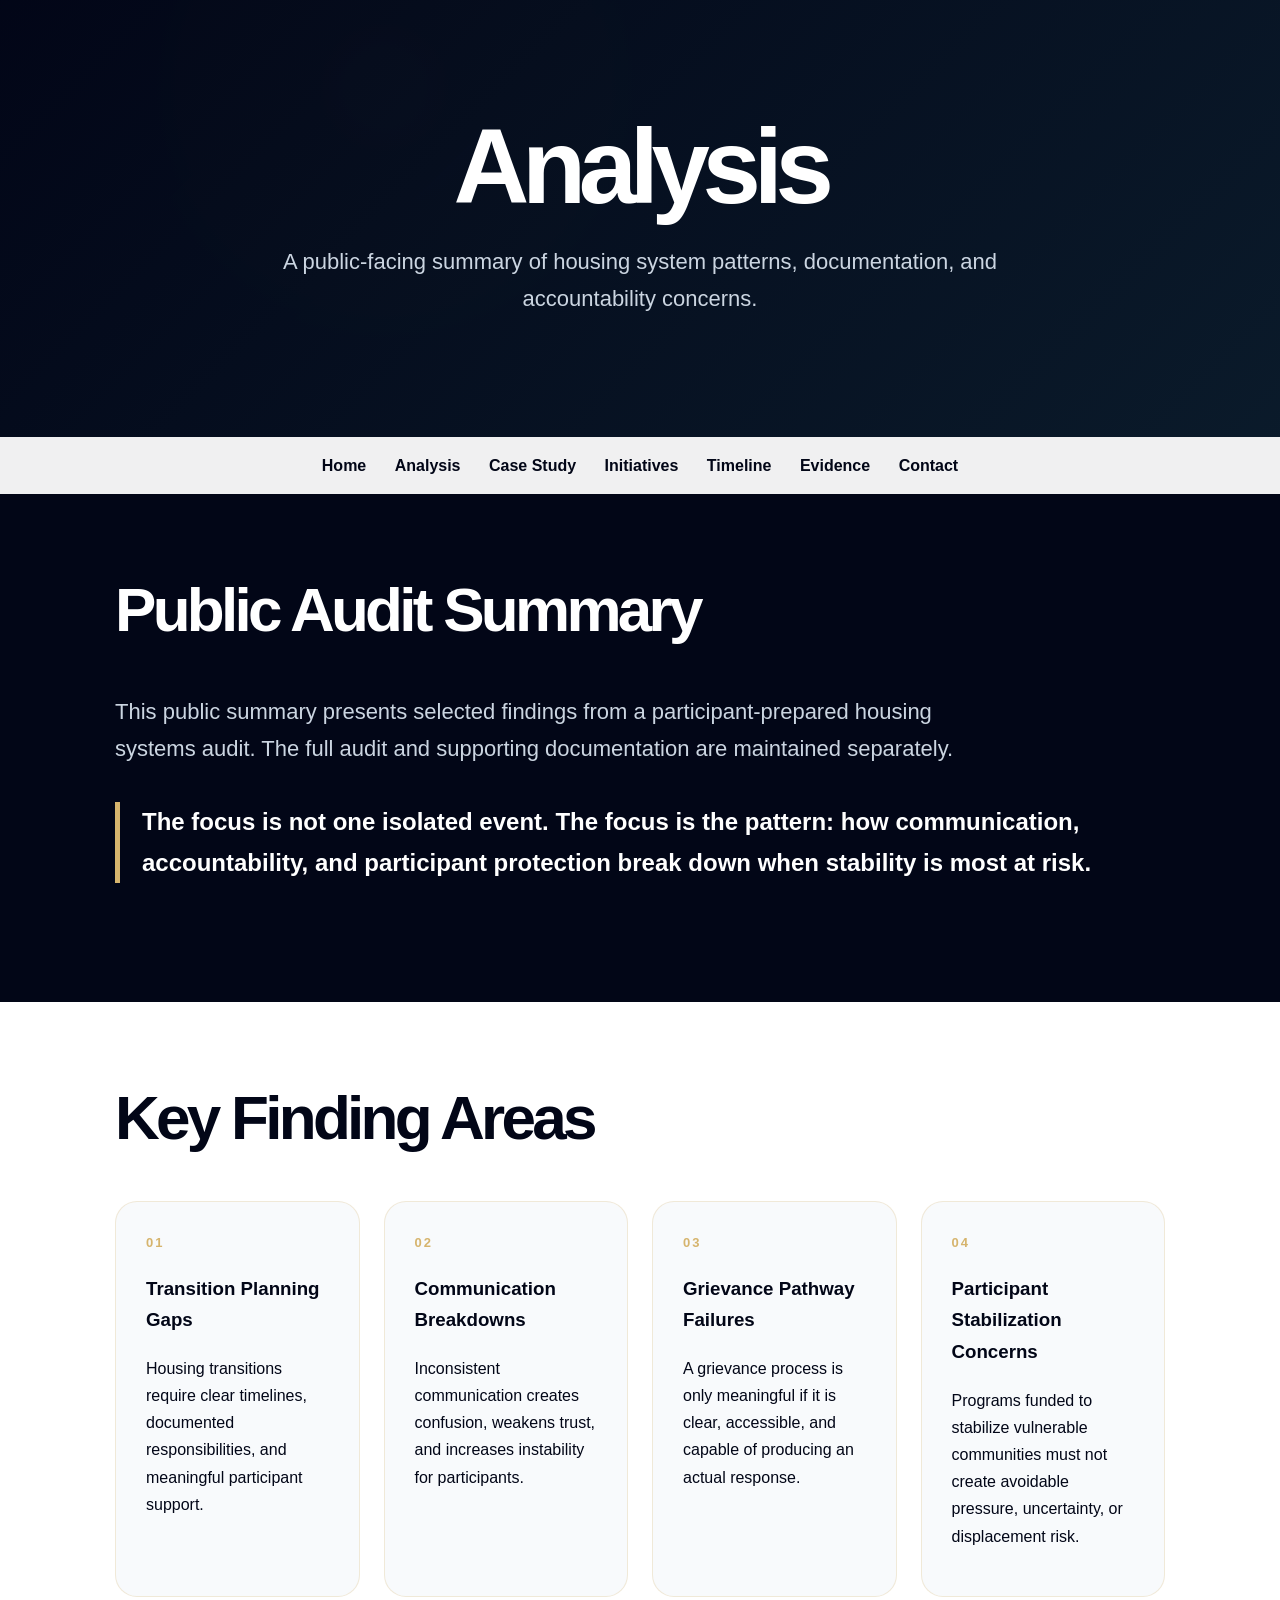
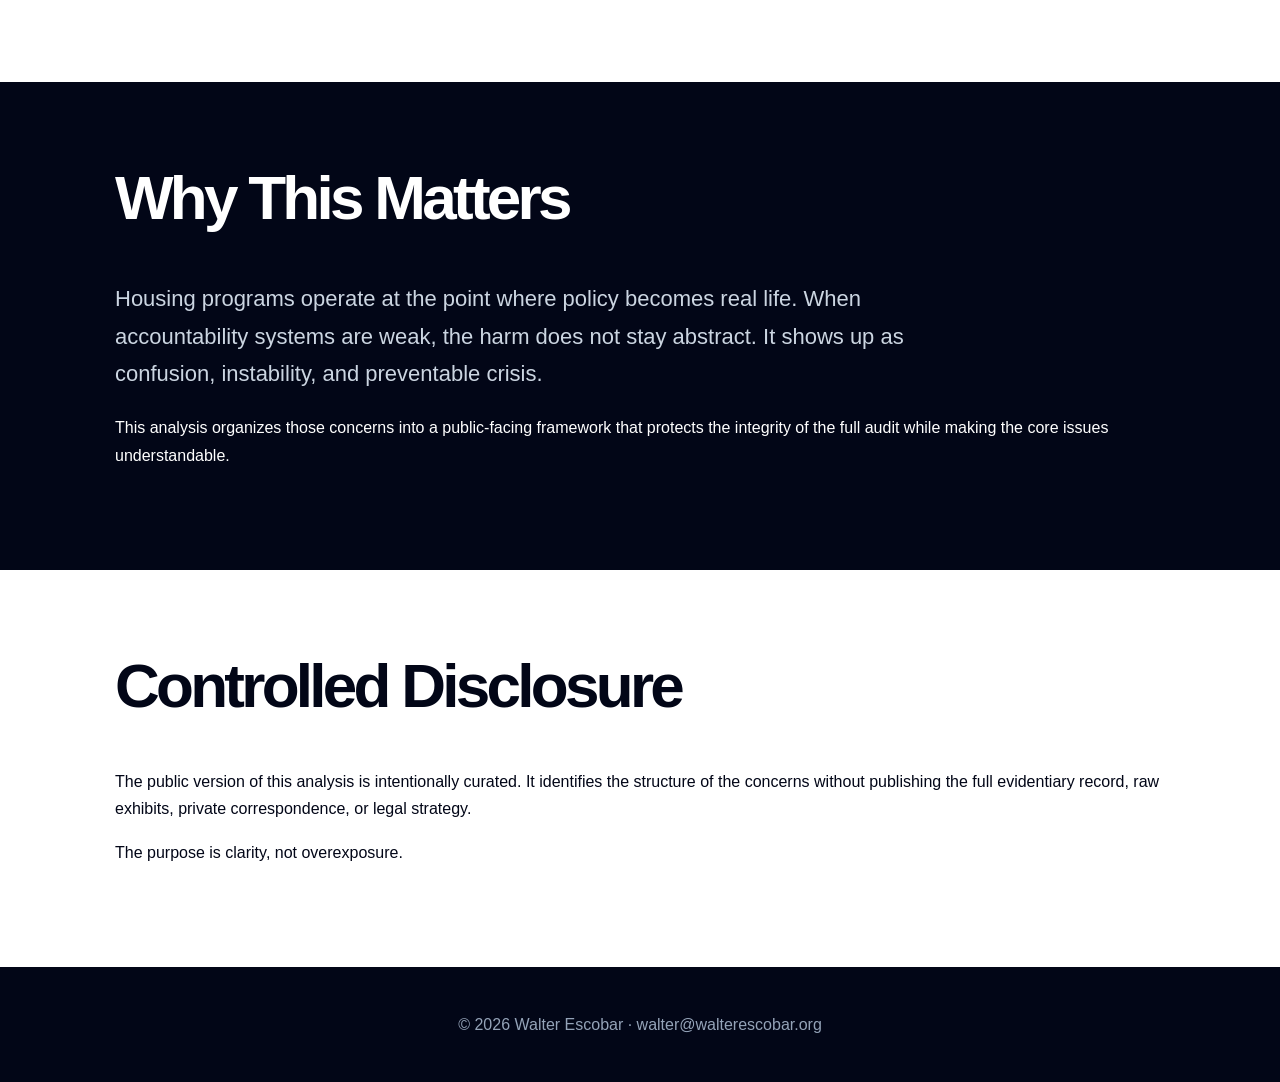
==== analysis.html @ 966e4f65 "Create analysis.html" ====
<!DOCTYPE html>
<html lang="en">
<head>
<meta charset="UTF-8">
<meta name="viewport" content="width=device-width, initial-scale=1.0">
<title>Analysis | Walter Escobar</title>

<style>
:root {
  --black:#020617;
  --navy:#0b1c2c;
  --gold:#d6b46d;
  --white:#ffffff;
  --muted:#cbd5e1;
  --soft:#f8fafc;
}

* { box-sizing:border-box; }

body {
  margin:0;
  font-family:-apple-system,BlinkMacSystemFont,"Segoe UI",Roboto,sans-serif;
  background:var(--black);
  color:white;
  line-height:1.7;
}

header {
  padding:120px 24px;
  text-align:center;
  background:
    linear-gradient(135deg,rgba(2,6,23,.97),rgba(11,28,44,.94)),
    radial-gradient(circle at 30% 20%,rgba(214,180,109,.22),transparent 30%);
}

h1 {
  font-size:clamp(54px,10vw,105px);
  letter-spacing:-.07em;
  line-height:.9;
  margin:0;
}

header p {
  color:var(--muted);
  font-size:22px;
  max-width:820px;
  margin:28px auto 0;
}

nav {
  position:sticky;
  top:0;
  z-index:50;
  background:rgba(255,255,255,.94);
  backdrop-filter:blur(14px);
  padding:15px 10px;
  text-align:center;
  overflow-x:auto;
  white-space:nowrap;
}

nav a {
  color:var(--black);
  text-decoration:none;
  font-weight:800;
  margin:0 12px;
}

nav a:hover { color:var(--gold); }

section { padding:85px 24px; }

.container {
  max-width:1050px;
  margin:auto;
}

.light {
  background:white;
  color:var(--black);
}

h2 {
  font-size:clamp(36px,6vw,62px);
  line-height:1;
  letter-spacing:-.06em;
  margin-top:0;
}

.lead {
  font-size:22px;
  color:var(--muted);
  max-width:850px;
}

.light .lead { color:#334155; }

.statement {
  font-size:24px;
  font-weight:850;
  border-left:5px solid var(--gold);
  padding-left:22px;
  margin:34px 0;
}

.grid {
  display:grid;
  grid-template-columns:repeat(auto-fit,minmax(240px,1fr));
  gap:24px;
  margin-top:42px;
}

.card {
  background:var(--soft);
  color:var(--black);
  padding:30px;
  border-radius:22px;
  border:1px solid rgba(214,180,109,.25);
  min-height:190px;
  transition:.25s;
}

.card:hover {
  transform:translateY(-8px);
  box-shadow:0 24px 50px rgba(0,0,0,.18);
}

.number {
  color:var(--gold);
  font-weight:900;
  letter-spacing:.15em;
  font-size:13px;
  margin-bottom:12px;
}

footer {
  padding:44px 24px;
  text-align:center;
  color:#94a3b8;
}
</style>
</head>

<body>

<header>
  <h1>Analysis</h1>
  <p>
    A public-facing summary of housing system patterns, documentation, and accountability concerns.
  </p>
</header>

<nav>
  <a href="index.html">Home</a>
  <a href="audit.html">Analysis</a>
  <a href="casestudy.html">Case Study</a>
  <a href="initiatives.html">Initiatives</a>
  <a href="timeline.html">Timeline</a>
  <a href="evidence.html">Evidence</a>
  <a href="contact.html">Contact</a>
</nav>

<section>
  <div class="container">
    <h2>Public Audit Summary</h2>
    <p class="lead">
      This public summary presents selected findings from a participant-prepared housing systems audit. The full audit and supporting documentation are maintained separately.
    </p>

    <p class="statement">
      The focus is not one isolated event. The focus is the pattern: how communication, accountability, and participant protection break down when stability is most at risk.
    </p>
  </div>
</section>

<section class="light">
  <div class="container">
    <h2>Key Finding Areas</h2>

    <div class="grid">
      <div class="card">
        <div class="number">01</div>
        <h3>Transition Planning Gaps</h3>
        <p>
          Housing transitions require clear timelines, documented responsibilities, and meaningful participant support.
        </p>
      </div>

      <div class="card">
        <div class="number">02</div>
        <h3>Communication Breakdowns</h3>
        <p>
          Inconsistent communication creates confusion, weakens trust, and increases instability for participants.
        </p>
      </div>

      <div class="card">
        <div class="number">03</div>
        <h3>Grievance Pathway Failures</h3>
        <p>
          A grievance process is only meaningful if it is clear, accessible, and capable of producing an actual response.
        </p>
      </div>

      <div class="card">
        <div class="number">04</div>
        <h3>Participant Stabilization Concerns</h3>
        <p>
          Programs funded to stabilize vulnerable communities must not create avoidable pressure, uncertainty, or displacement risk.
        </p>
      </div>
    </div>
  </div>
</section>

<section>
  <div class="container">
    <h2>Why This Matters</h2>
    <p class="lead">
      Housing programs operate at the point where policy becomes real life. When accountability systems are weak, the harm does not stay abstract. It shows up as confusion, instability, and preventable crisis.
    </p>

    <p>
      This analysis organizes those concerns into a public-facing framework that protects the integrity of the full audit while making the core issues understandable.
    </p>
  </div>
</section>

<section class="light">
  <div class="container">
    <h2>Controlled Disclosure</h2>
    <p>
      The public version of this analysis is intentionally curated. It identifies the structure of the concerns without publishing the full evidentiary record, raw exhibits, private correspondence, or legal strategy.
    </p>

    <p>
      The purpose is clarity, not overexposure.
    </p>
  </div>
</section>

<footer>
  © 2026 Walter Escobar · walter@walterescobar.org
</footer>

</body>
</html>
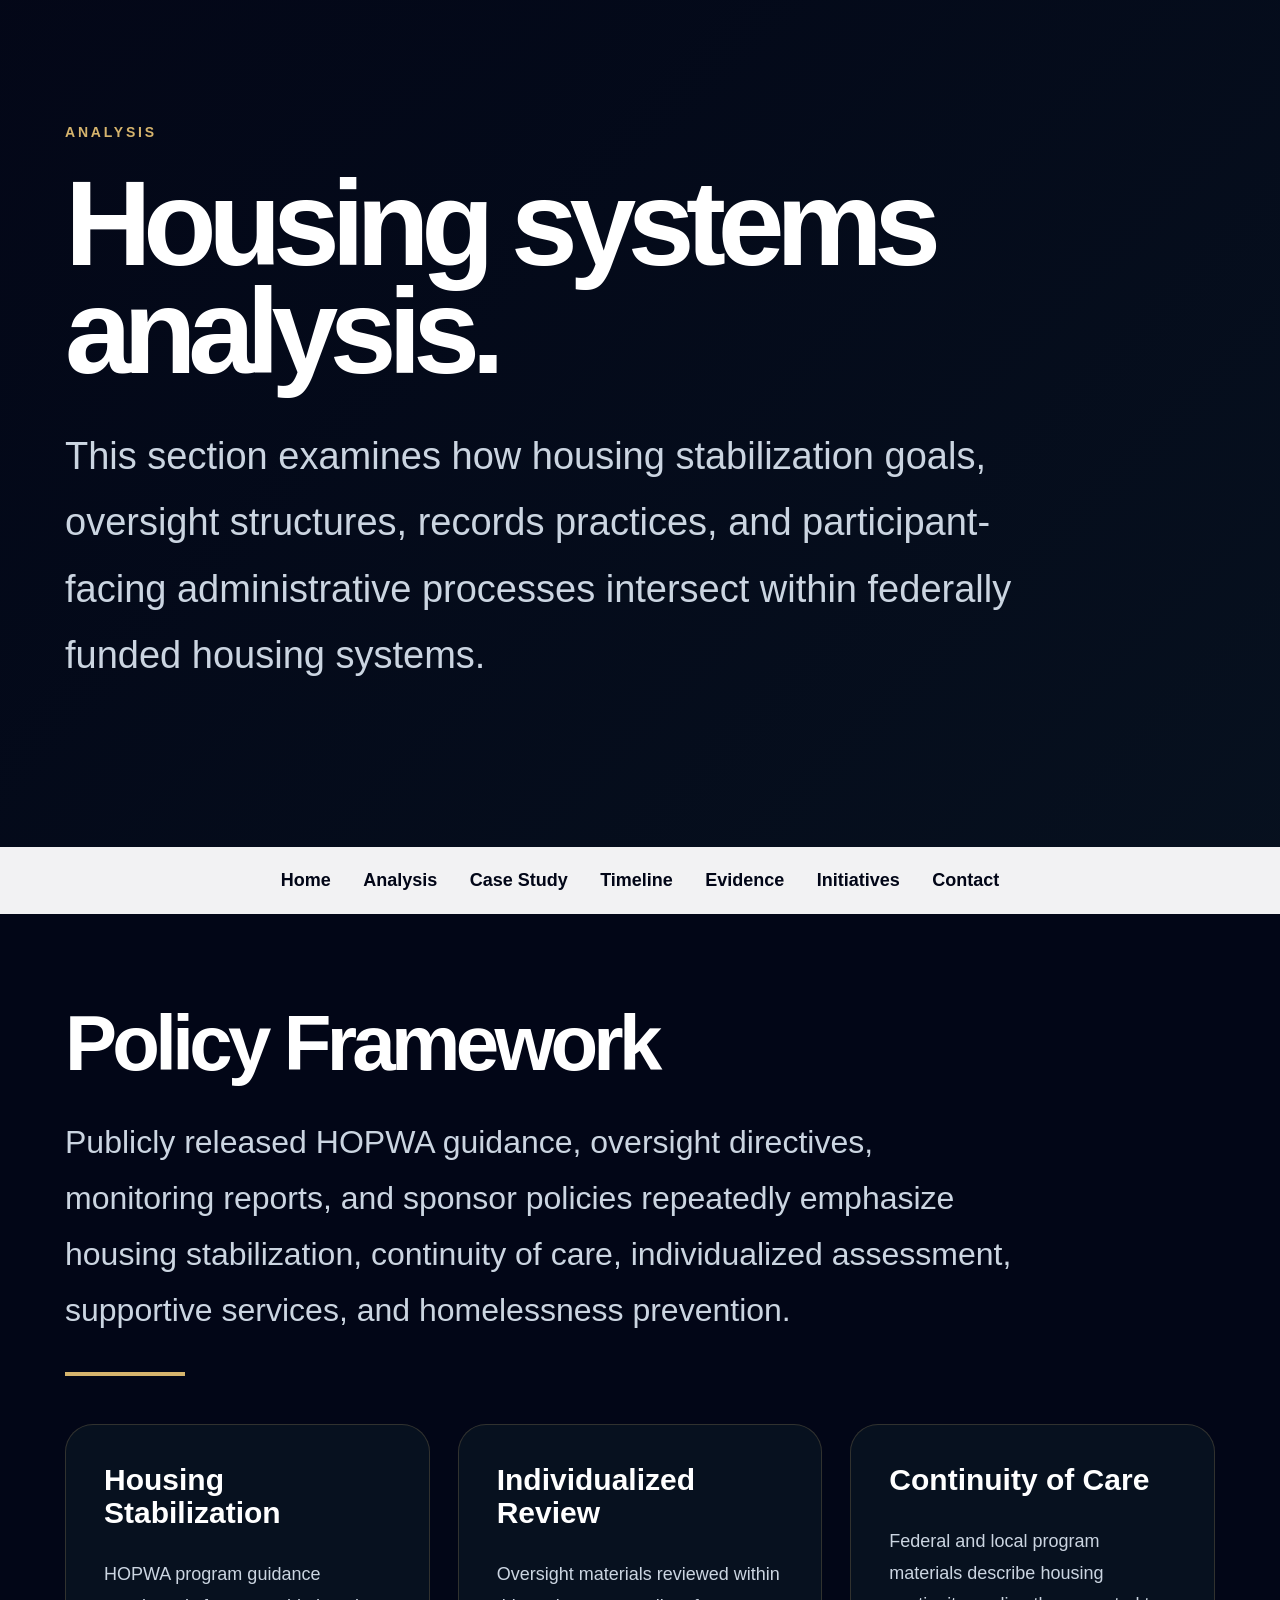
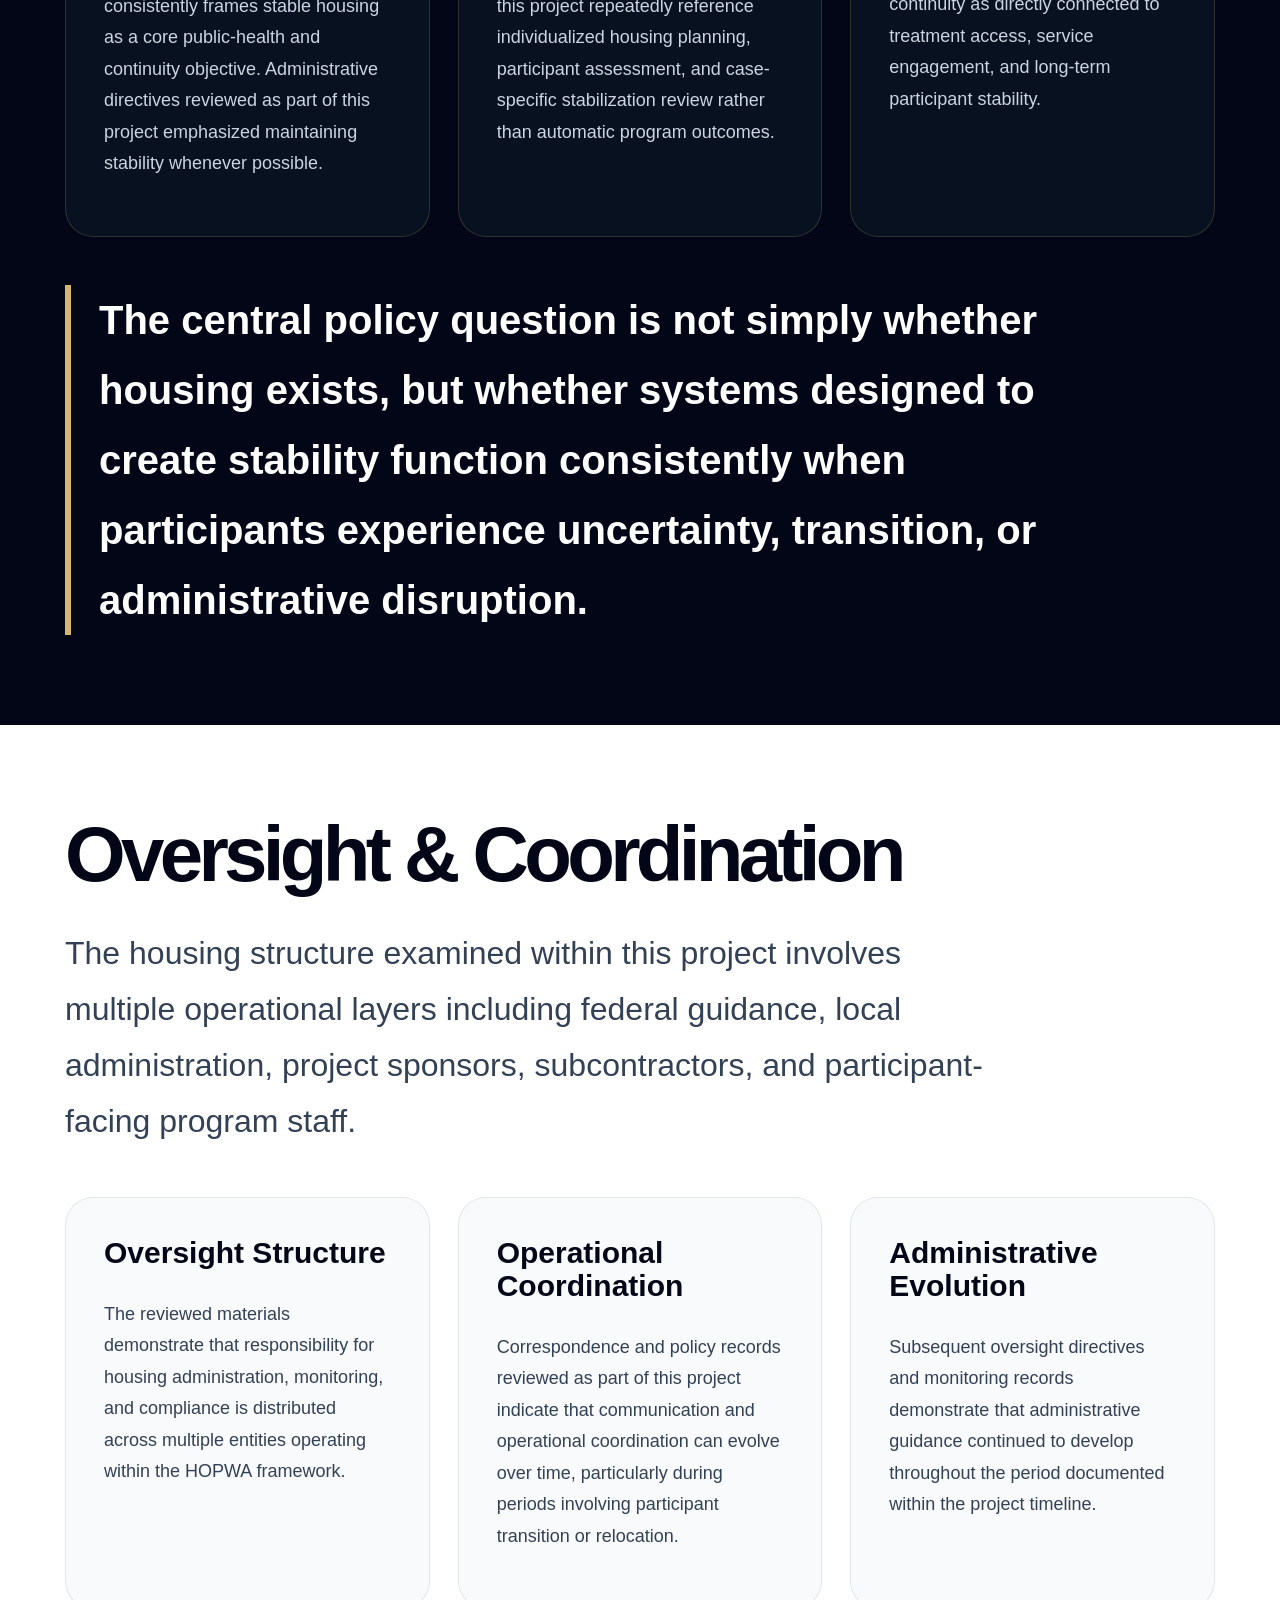
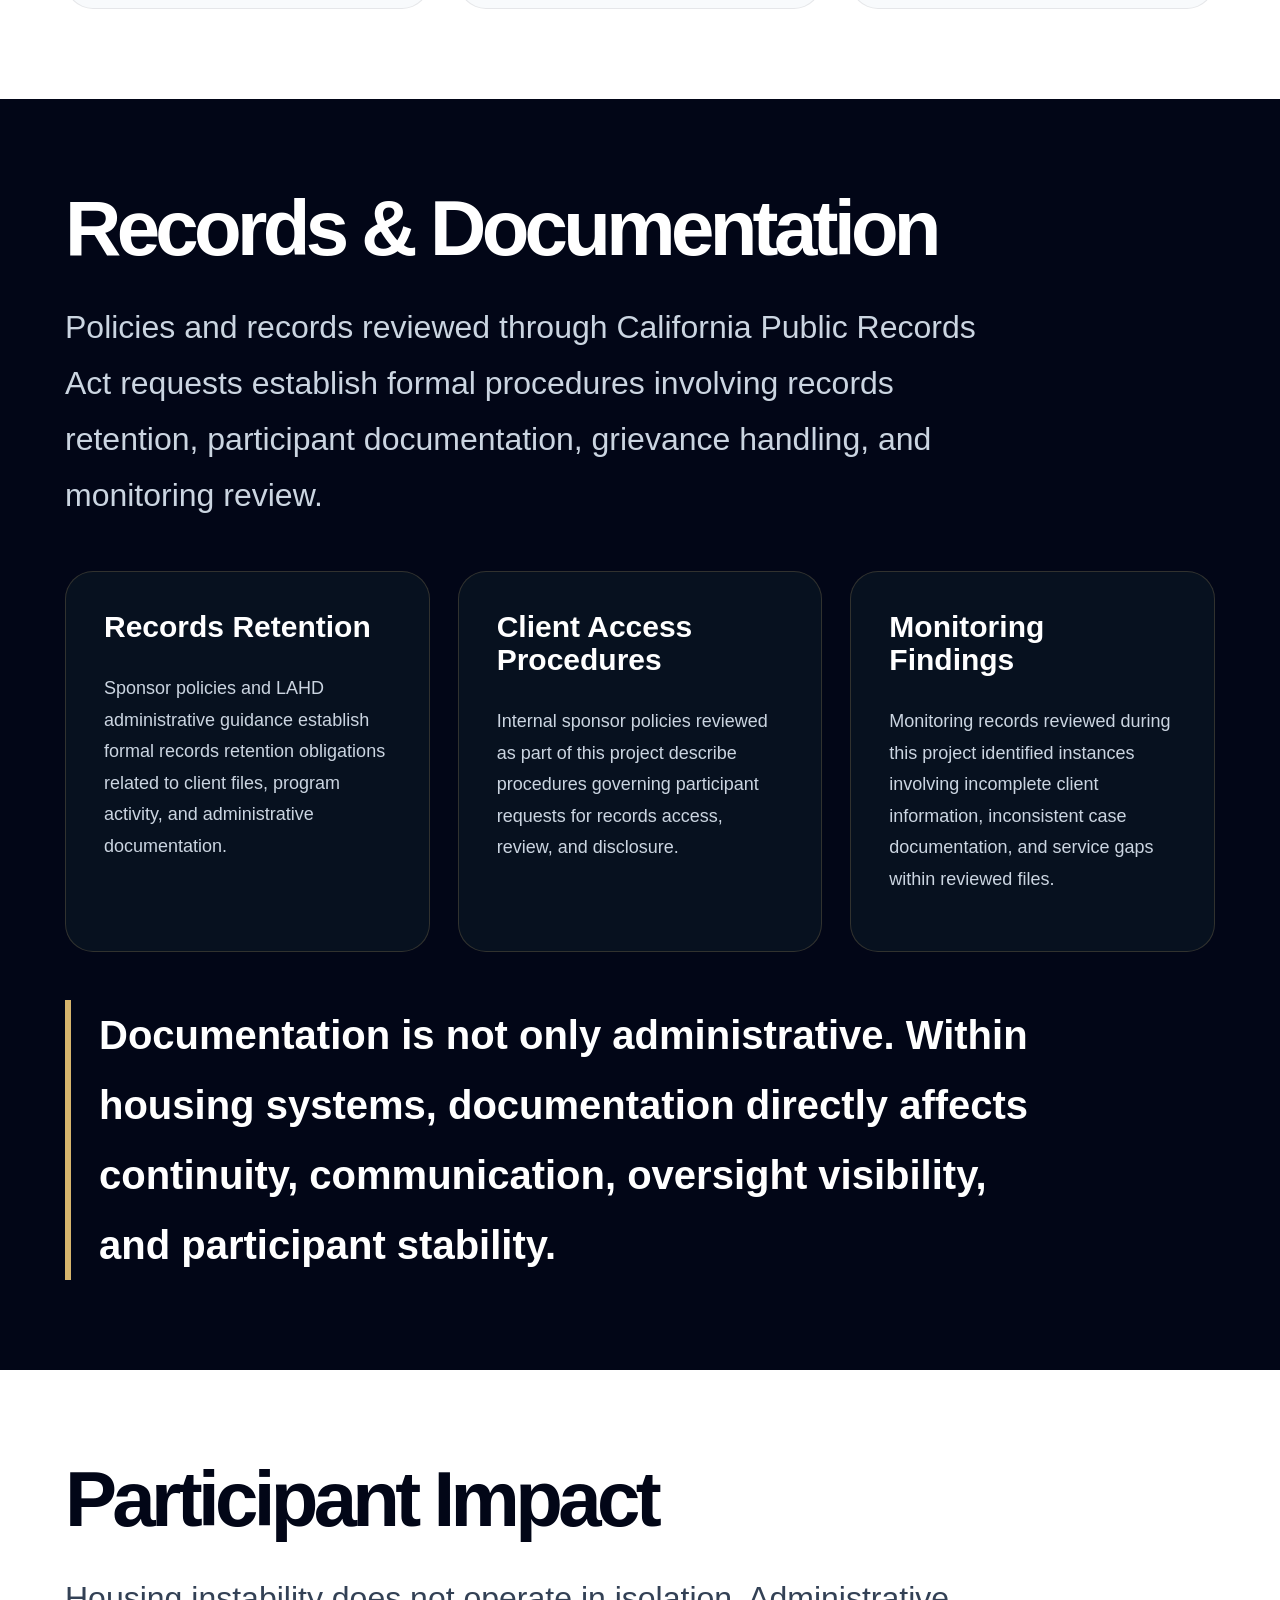
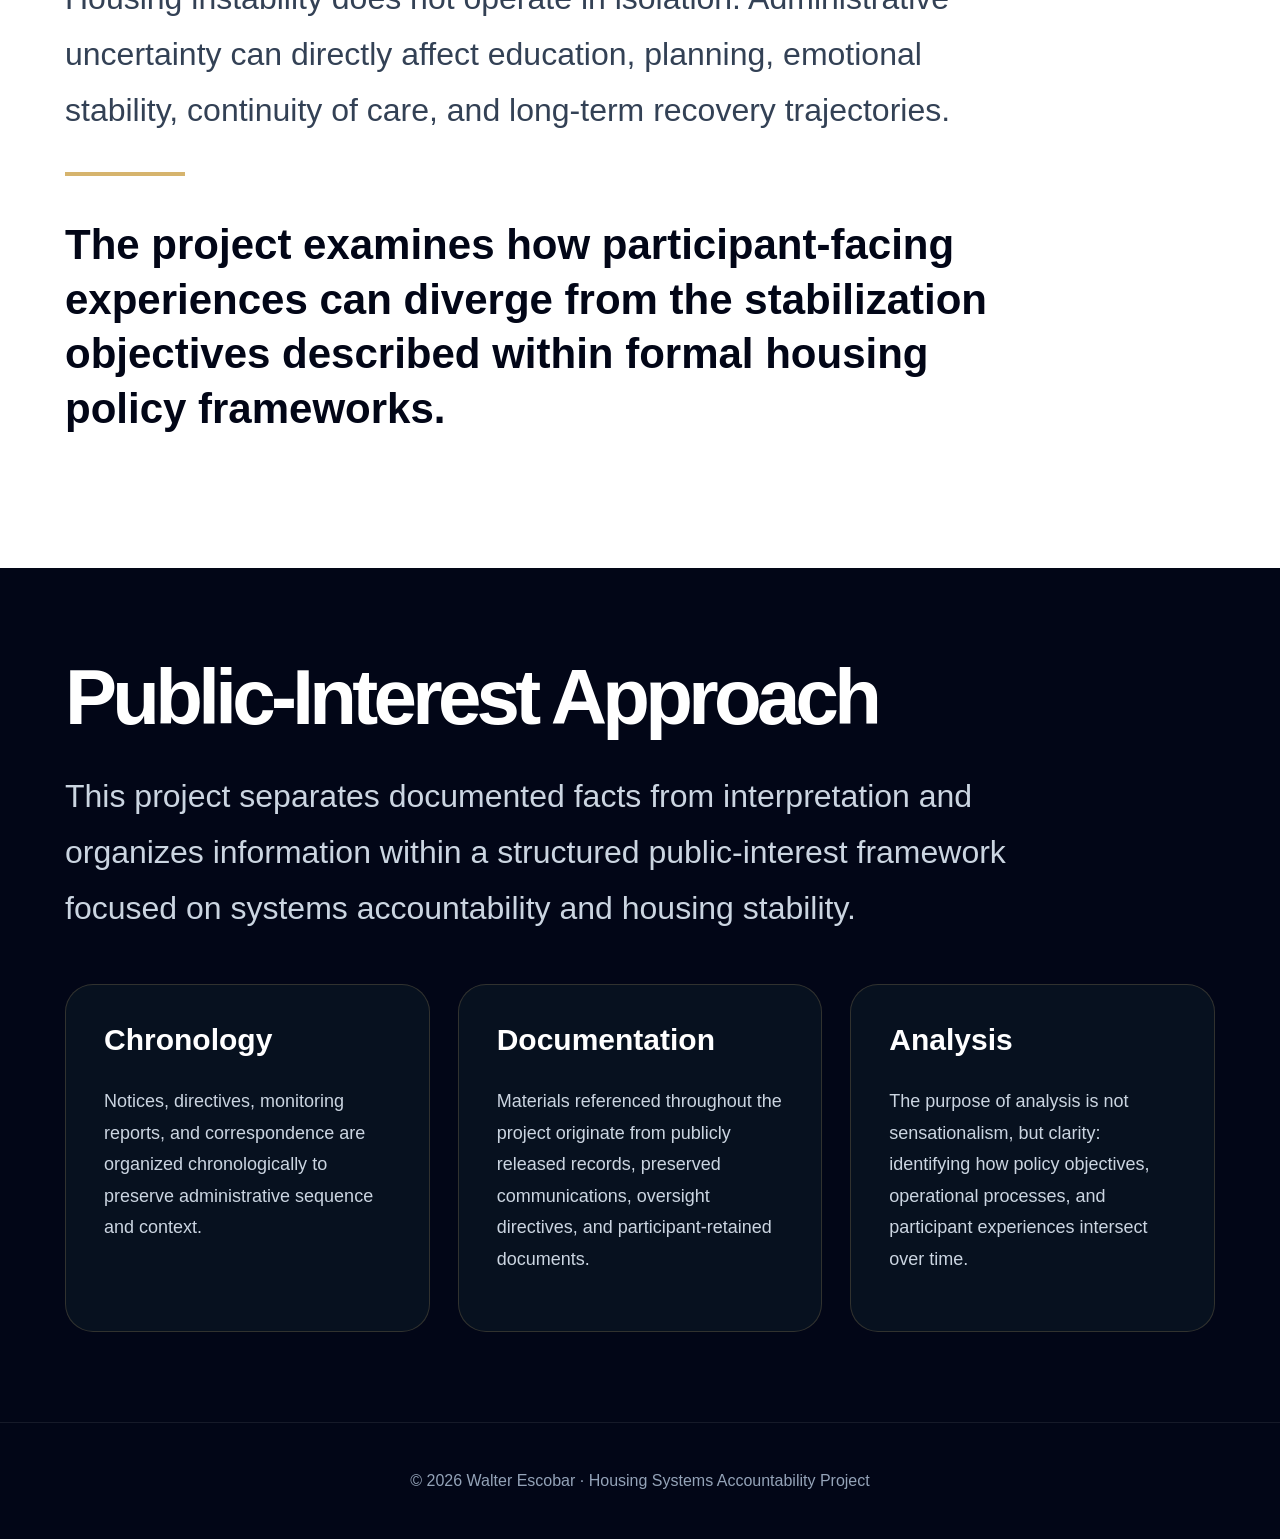
==== commit f546b086: "Update analysis.html" ====
--- a/analysis.html
+++ b/analysis.html
@@ -1,142 +1,208 @@
 <!DOCTYPE html>
 <html lang="en">
 <head>
-<meta charset="UTF-8">
-<meta name="viewport" content="width=device-width, initial-scale=1.0">
+<meta charset="UTF-8" />
+<meta name="viewport" content="width=device-width, initial-scale=1.0" />
+
 <title>Analysis | Walter Escobar</title>
 
 <style>
-:root {
-  --black:#020617;
-  --navy:#0b1c2c;
+:root{
+  --bg:#020617;
+  --navy:#07111f;
   --gold:#d6b46d;
   --white:#ffffff;
   --muted:#cbd5e1;
-  --soft:#f8fafc;
-}
-
-* { box-sizing:border-box; }
-
-body {
+  --light:#f8fafc;
+}
+
+*{
+  box-sizing:border-box;
+}
+
+html{
+  scroll-behavior:smooth;
+}
+
+body{
   margin:0;
   font-family:-apple-system,BlinkMacSystemFont,"Segoe UI",Roboto,sans-serif;
-  background:var(--black);
-  color:white;
-  line-height:1.7;
-}
-
-header {
+  background:var(--bg);
+  color:var(--white);
+  line-height:1.75;
+}
+
+header{
+  min-height:72vh;
+  display:flex;
+  align-items:center;
   padding:120px 24px;
-  text-align:center;
   background:
-    linear-gradient(135deg,rgba(2,6,23,.97),rgba(11,28,44,.94)),
-    radial-gradient(circle at 30% 20%,rgba(214,180,109,.22),transparent 30%);
-}
-
-h1 {
-  font-size:clamp(54px,10vw,105px);
+    linear-gradient(135deg,rgba(2,6,23,.97),rgba(7,17,31,.95)),
+    radial-gradient(circle at top left,rgba(214,180,109,.2),transparent 34%);
+}
+
+.hero{
+  max-width:1150px;
+  margin:auto;
+}
+
+.kicker{
+  color:var(--gold);
+  text-transform:uppercase;
+  letter-spacing:.2em;
+  font-size:14px;
+  font-weight:900;
+  margin-bottom:24px;
+}
+
+h1{
+  font-size:clamp(56px,10vw,120px);
+  line-height:.9;
   letter-spacing:-.07em;
-  line-height:.9;
-  margin:0;
-}
-
-header p {
+  margin:0 0 34px;
+}
+
+.hero p{
+  font-size:clamp(22px,4vw,38px);
   color:var(--muted);
-  font-size:22px;
-  max-width:820px;
-  margin:28px auto 0;
-}
-
-nav {
+  max-width:950px;
+}
+
+nav{
   position:sticky;
   top:0;
-  z-index:50;
-  background:rgba(255,255,255,.94);
+  z-index:999;
+  background:rgba(255,255,255,.95);
   backdrop-filter:blur(14px);
-  padding:15px 10px;
+  padding:18px 12px;
   text-align:center;
   overflow-x:auto;
   white-space:nowrap;
 }
 
-nav a {
-  color:var(--black);
+nav a{
   text-decoration:none;
-  font-weight:800;
-  margin:0 12px;
-}
-
-nav a:hover { color:var(--gold); }
-
-section { padding:85px 24px; }
-
-.container {
-  max-width:1050px;
+  color:#020617;
+  font-weight:900;
+  margin:0 14px;
+  font-size:18px;
+}
+
+nav a:hover{
+  color:var(--gold);
+}
+
+section{
+  padding:90px 24px;
+}
+
+.container{
+  max-width:1150px;
   margin:auto;
 }
 
-.light {
-  background:white;
-  color:var(--black);
-}
-
-h2 {
-  font-size:clamp(36px,6vw,62px);
+.section-title{
+  font-size:clamp(44px,7vw,78px);
   line-height:1;
   letter-spacing:-.06em;
+  margin:0 0 26px;
+}
+
+.lead{
+  font-size:clamp(22px,3vw,32px);
+  color:var(--muted);
+  max-width:950px;
+}
+
+.grid{
+  display:grid;
+  grid-template-columns:repeat(auto-fit,minmax(280px,1fr));
+  gap:28px;
+  margin-top:48px;
+}
+
+.card{
+  background:var(--navy);
+  border:1px solid rgba(214,180,109,.2);
+  border-radius:28px;
+  padding:38px;
+}
+
+.card h3{
   margin-top:0;
-}
-
-.lead {
-  font-size:22px;
+  font-size:30px;
+  line-height:1.1;
+}
+
+.card p{
   color:var(--muted);
-  max-width:850px;
-}
-
-.light .lead { color:#334155; }
-
-.statement {
-  font-size:24px;
+  font-size:18px;
+}
+
+.statement{
+  margin-top:48px;
+  border-left:6px solid var(--gold);
+  padding-left:28px;
+  font-size:clamp(24px,4vw,40px);
   font-weight:850;
-  border-left:5px solid var(--gold);
-  padding-left:22px;
+  max-width:980px;
+}
+
+.light{
+  background:var(--white);
+  color:#020617;
+}
+
+.light .lead{
+  color:#334155;
+}
+
+.light .card{
+  background:#f8fafc;
+  border:1px solid rgba(2,6,23,.08);
+}
+
+.light .card p{
+  color:#334155;
+}
+
+.quote{
+  font-size:clamp(26px,4vw,42px);
+  font-weight:850;
+  line-height:1.3;
+  max-width:980px;
+}
+
+.divider{
+  width:120px;
+  height:4px;
+  background:var(--gold);
   margin:34px 0;
 }
 
-.grid {
-  display:grid;
-  grid-template-columns:repeat(auto-fit,minmax(240px,1fr));
-  gap:24px;
-  margin-top:42px;
-}
-
-.card {
-  background:var(--soft);
-  color:var(--black);
-  padding:30px;
-  border-radius:22px;
-  border:1px solid rgba(214,180,109,.25);
-  min-height:190px;
-  transition:.25s;
-}
-
-.card:hover {
-  transform:translateY(-8px);
-  box-shadow:0 24px 50px rgba(0,0,0,.18);
-}
-
-.number {
-  color:var(--gold);
-  font-weight:900;
-  letter-spacing:.15em;
-  font-size:13px;
-  margin-bottom:12px;
-}
-
-footer {
+footer{
   padding:44px 24px;
   text-align:center;
   color:#94a3b8;
+  border-top:1px solid rgba(255,255,255,.08);
+}
+
+@media(max-width:700px){
+
+  nav a{
+    font-size:16px;
+    margin:0 10px;
+  }
+
+  header{
+    padding:90px 24px;
+  }
+
+  section{
+    padding:70px 22px;
+  }
+
 }
 </style>
 </head>
@@ -144,103 +210,285 @@
 <body>
 
 <header>
-  <h1>Analysis</h1>
-  <p>
-    A public-facing summary of housing system patterns, documentation, and accountability concerns.
-  </p>
+  <div class="hero">
+
+    <div class="kicker">
+      Analysis
+    </div>
+
+    <h1>
+      Housing systems analysis.
+    </h1>
+
+    <p>
+      This section examines how housing stabilization goals,
+      oversight structures, records practices, and participant-facing
+      administrative processes intersect within federally funded
+      housing systems.
+    </p>
+
+  </div>
 </header>
 
 <nav>
   <a href="index.html">Home</a>
-  <a href="audit.html">Analysis</a>
-  <a href="casestudy.html">Case Study</a>
-  <a href="initiatives.html">Initiatives</a>
+  <a href="analysis.html">Analysis</a>
+  <a href="case-study.html">Case Study</a>
   <a href="timeline.html">Timeline</a>
   <a href="evidence.html">Evidence</a>
+  <a href="initiatives.html">Initiatives</a>
   <a href="contact.html">Contact</a>
 </nav>
 
 <section>
   <div class="container">
-    <h2>Public Audit Summary</h2>
+
+    <h2 class="section-title">
+      Policy Framework
+    </h2>
+
     <p class="lead">
-      This public summary presents selected findings from a participant-prepared housing systems audit. The full audit and supporting documentation are maintained separately.
-    </p>
-
-    <p class="statement">
-      The focus is not one isolated event. The focus is the pattern: how communication, accountability, and participant protection break down when stability is most at risk.
-    </p>
+      Publicly released HOPWA guidance, oversight directives,
+      monitoring reports, and sponsor policies repeatedly emphasize
+      housing stabilization, continuity of care, individualized
+      assessment, supportive services, and homelessness prevention.
+    </p>
+
+    <div class="divider"></div>
+
+    <div class="grid">
+
+      <div class="card">
+        <h3>Housing Stabilization</h3>
+
+        <p>
+          HOPWA program guidance consistently frames stable housing
+          as a core public-health and continuity objective.
+          Administrative directives reviewed as part of this project
+          emphasized maintaining stability whenever possible.
+        </p>
+      </div>
+
+      <div class="card">
+        <h3>Individualized Review</h3>
+
+        <p>
+          Oversight materials reviewed within this project repeatedly
+          reference individualized housing planning, participant
+          assessment, and case-specific stabilization review rather
+          than automatic program outcomes.
+        </p>
+      </div>
+
+      <div class="card">
+        <h3>Continuity of Care</h3>
+
+        <p>
+          Federal and local program materials describe housing
+          continuity as directly connected to treatment access,
+          service engagement, and long-term participant stability.
+        </p>
+      </div>
+
+    </div>
+
+    <div class="statement">
+      The central policy question is not simply whether housing exists,
+      but whether systems designed to create stability function
+      consistently when participants experience uncertainty,
+      transition, or administrative disruption.
+    </div>
+
   </div>
 </section>
 
 <section class="light">
   <div class="container">
-    <h2>Key Finding Areas</h2>
+
+    <h2 class="section-title">
+      Oversight & Coordination
+    </h2>
+
+    <p class="lead">
+      The housing structure examined within this project involves
+      multiple operational layers including federal guidance,
+      local administration, project sponsors, subcontractors,
+      and participant-facing program staff.
+    </p>
 
     <div class="grid">
-      <div class="card">
-        <div class="number">01</div>
-        <h3>Transition Planning Gaps</h3>
-        <p>
-          Housing transitions require clear timelines, documented responsibilities, and meaningful participant support.
-        </p>
-      </div>
-
-      <div class="card">
-        <div class="number">02</div>
-        <h3>Communication Breakdowns</h3>
-        <p>
-          Inconsistent communication creates confusion, weakens trust, and increases instability for participants.
-        </p>
-      </div>
-
-      <div class="card">
-        <div class="number">03</div>
-        <h3>Grievance Pathway Failures</h3>
-        <p>
-          A grievance process is only meaningful if it is clear, accessible, and capable of producing an actual response.
-        </p>
-      </div>
-
-      <div class="card">
-        <div class="number">04</div>
-        <h3>Participant Stabilization Concerns</h3>
-        <p>
-          Programs funded to stabilize vulnerable communities must not create avoidable pressure, uncertainty, or displacement risk.
-        </p>
-      </div>
-    </div>
+
+      <div class="card">
+        <h3>Oversight Structure</h3>
+
+        <p>
+          The reviewed materials demonstrate that responsibility
+          for housing administration, monitoring, and compliance
+          is distributed across multiple entities operating within
+          the HOPWA framework.
+        </p>
+      </div>
+
+      <div class="card">
+        <h3>Operational Coordination</h3>
+
+        <p>
+          Correspondence and policy records reviewed as part of this
+          project indicate that communication and operational
+          coordination can evolve over time, particularly during
+          periods involving participant transition or relocation.
+        </p>
+      </div>
+
+      <div class="card">
+        <h3>Administrative Evolution</h3>
+
+        <p>
+          Subsequent oversight directives and monitoring records
+          demonstrate that administrative guidance continued to
+          develop throughout the period documented within the
+          project timeline.
+        </p>
+      </div>
+
+    </div>
+
   </div>
 </section>
 
 <section>
   <div class="container">
-    <h2>Why This Matters</h2>
+
+    <h2 class="section-title">
+      Records & Documentation
+    </h2>
+
     <p class="lead">
-      Housing programs operate at the point where policy becomes real life. When accountability systems are weak, the harm does not stay abstract. It shows up as confusion, instability, and preventable crisis.
-    </p>
-
-    <p>
-      This analysis organizes those concerns into a public-facing framework that protects the integrity of the full audit while making the core issues understandable.
-    </p>
+      Policies and records reviewed through California Public Records
+      Act requests establish formal procedures involving records
+      retention, participant documentation, grievance handling,
+      and monitoring review.
+    </p>
+
+    <div class="grid">
+
+      <div class="card">
+        <h3>Records Retention</h3>
+
+        <p>
+          Sponsor policies and LAHD administrative guidance establish
+          formal records retention obligations related to client files,
+          program activity, and administrative documentation.
+        </p>
+      </div>
+
+      <div class="card">
+        <h3>Client Access Procedures</h3>
+
+        <p>
+          Internal sponsor policies reviewed as part of this project
+          describe procedures governing participant requests for
+          records access, review, and disclosure.
+        </p>
+      </div>
+
+      <div class="card">
+        <h3>Monitoring Findings</h3>
+
+        <p>
+          Monitoring records reviewed during this project identified
+          instances involving incomplete client information,
+          inconsistent case documentation, and service gaps
+          within reviewed files.
+        </p>
+      </div>
+
+    </div>
+
+    <div class="statement">
+      Documentation is not only administrative. Within housing systems,
+      documentation directly affects continuity, communication,
+      oversight visibility, and participant stability.
+    </div>
+
   </div>
 </section>
 
 <section class="light">
   <div class="container">
-    <h2>Controlled Disclosure</h2>
-    <p>
-      The public version of this analysis is intentionally curated. It identifies the structure of the concerns without publishing the full evidentiary record, raw exhibits, private correspondence, or legal strategy.
-    </p>
-
-    <p>
-      The purpose is clarity, not overexposure.
-    </p>
+
+    <h2 class="section-title">
+      Participant Impact
+    </h2>
+
+    <p class="lead">
+      Housing instability does not operate in isolation.
+      Administrative uncertainty can directly affect education,
+      planning, emotional stability, continuity of care,
+      and long-term recovery trajectories.
+    </p>
+
+    <div class="divider"></div>
+
+    <p class="quote">
+      The project examines how participant-facing experiences can diverge from the stabilization objectives described within formal housing policy frameworks.
+    </p>
+
   </div>
 </section>
 
+<section>
+  <div class="container">
+
+    <h2 class="section-title">
+      Public-Interest Approach
+    </h2>
+
+    <p class="lead">
+      This project separates documented facts from interpretation
+      and organizes information within a structured public-interest
+      framework focused on systems accountability and housing stability.
+    </p>
+
+    <div class="grid">
+
+      <div class="card">
+        <h3>Chronology</h3>
+
+        <p>
+          Notices, directives, monitoring reports, and correspondence
+          are organized chronologically to preserve administrative
+          sequence and context.
+        </p>
+      </div>
+
+      <div class="card">
+        <h3>Documentation</h3>
+
+        <p>
+          Materials referenced throughout the project originate from
+          publicly released records, preserved communications,
+          oversight directives, and participant-retained documents.
+        </p>
+      </div>
+
+      <div class="card">
+        <h3>Analysis</h3>
+
+        <p>
+          The purpose of analysis is not sensationalism, but clarity:
+          identifying how policy objectives, operational processes,
+          and participant experiences intersect over time.
+        </p>
+      </div>
+
+    </div>
+
+  </div>
+</section>
+
 <footer>
-  © 2026 Walter Escobar · walter@walterescobar.org
+  © 2026 Walter Escobar · Housing Systems Accountability Project
 </footer>
 
 </body>
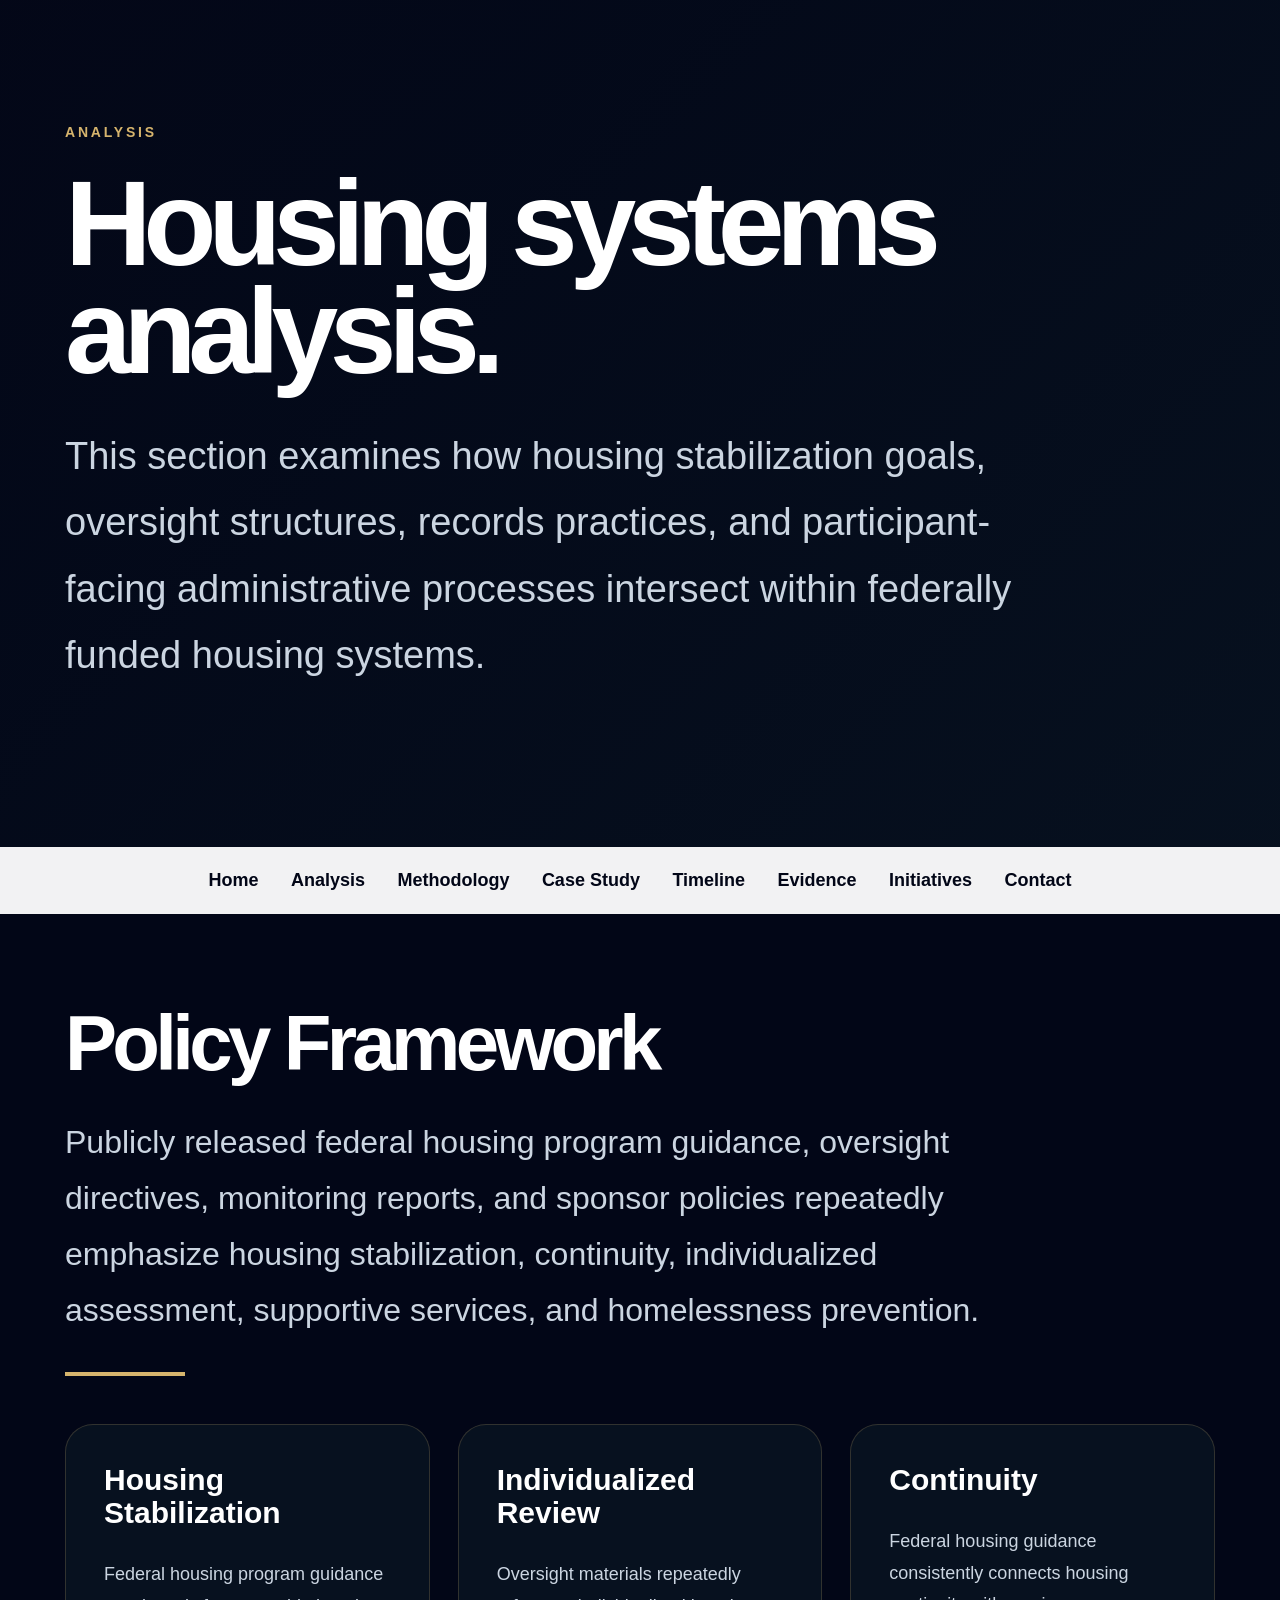
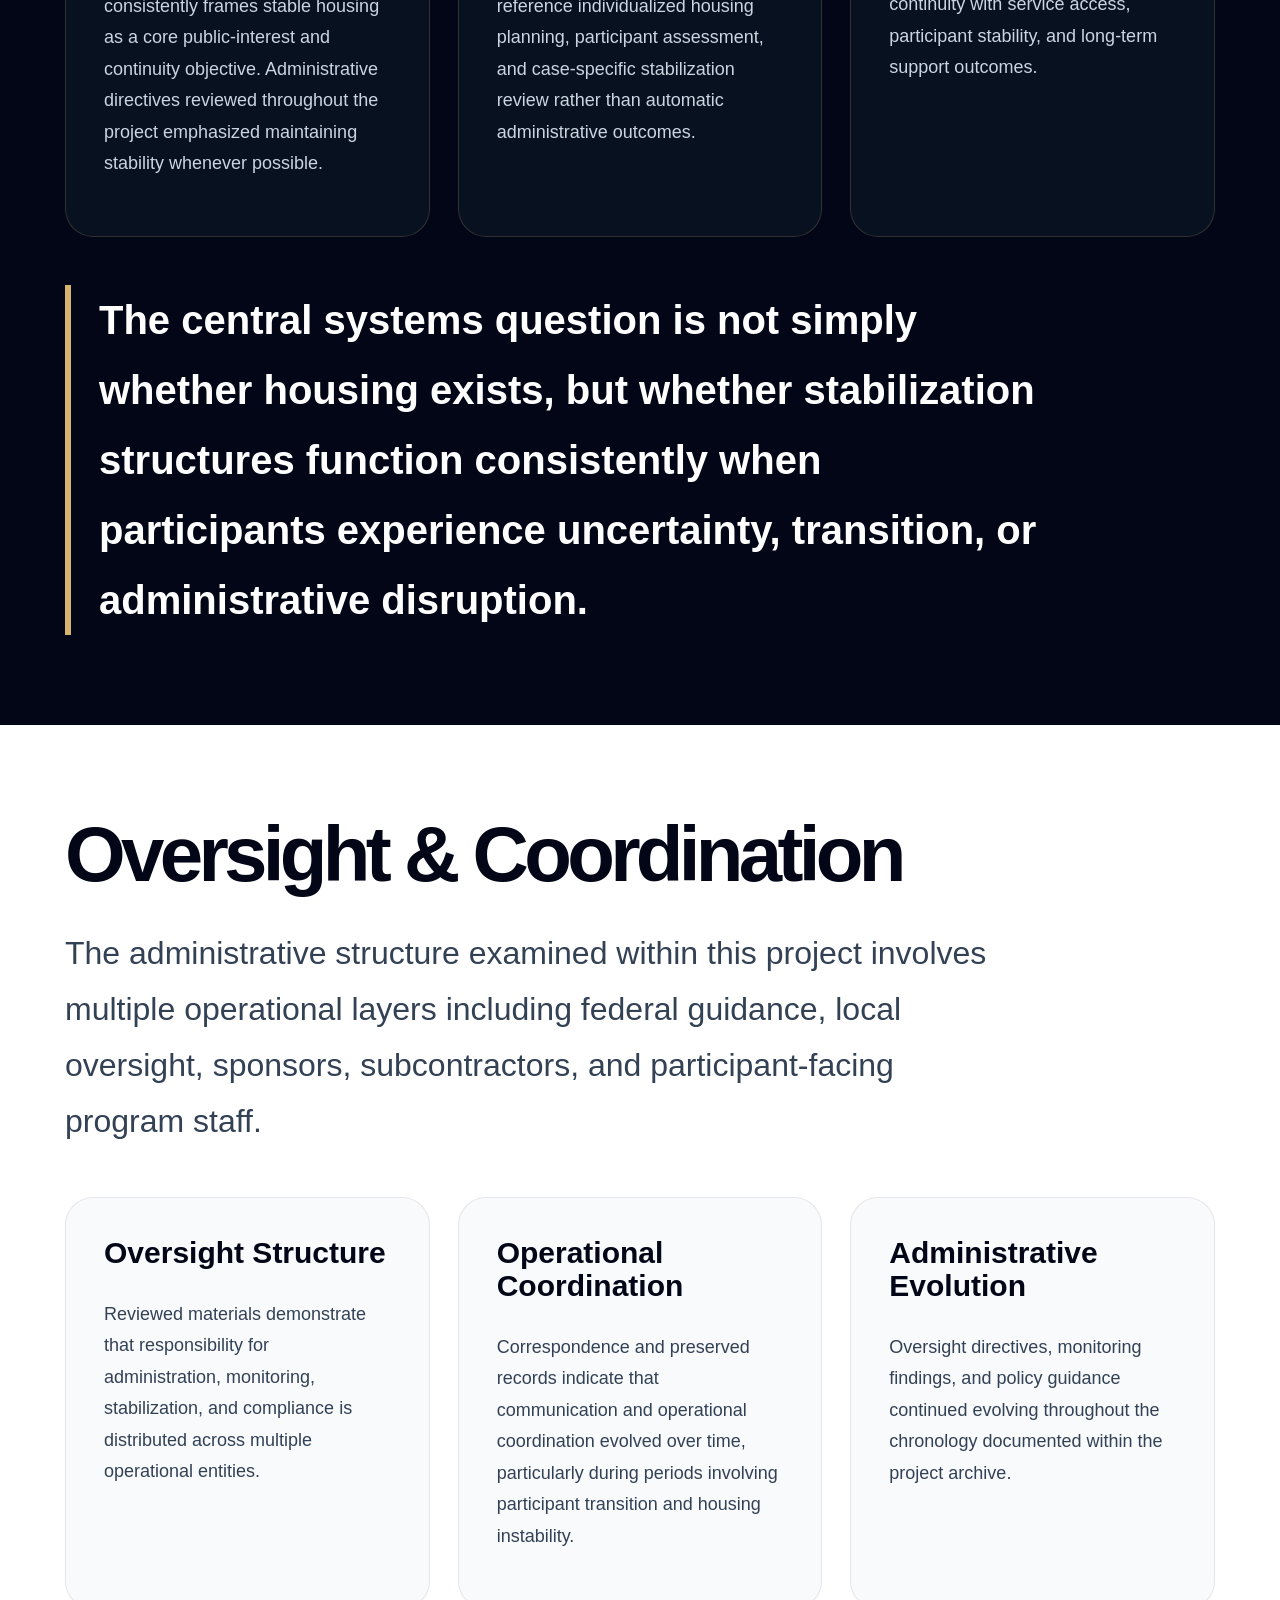
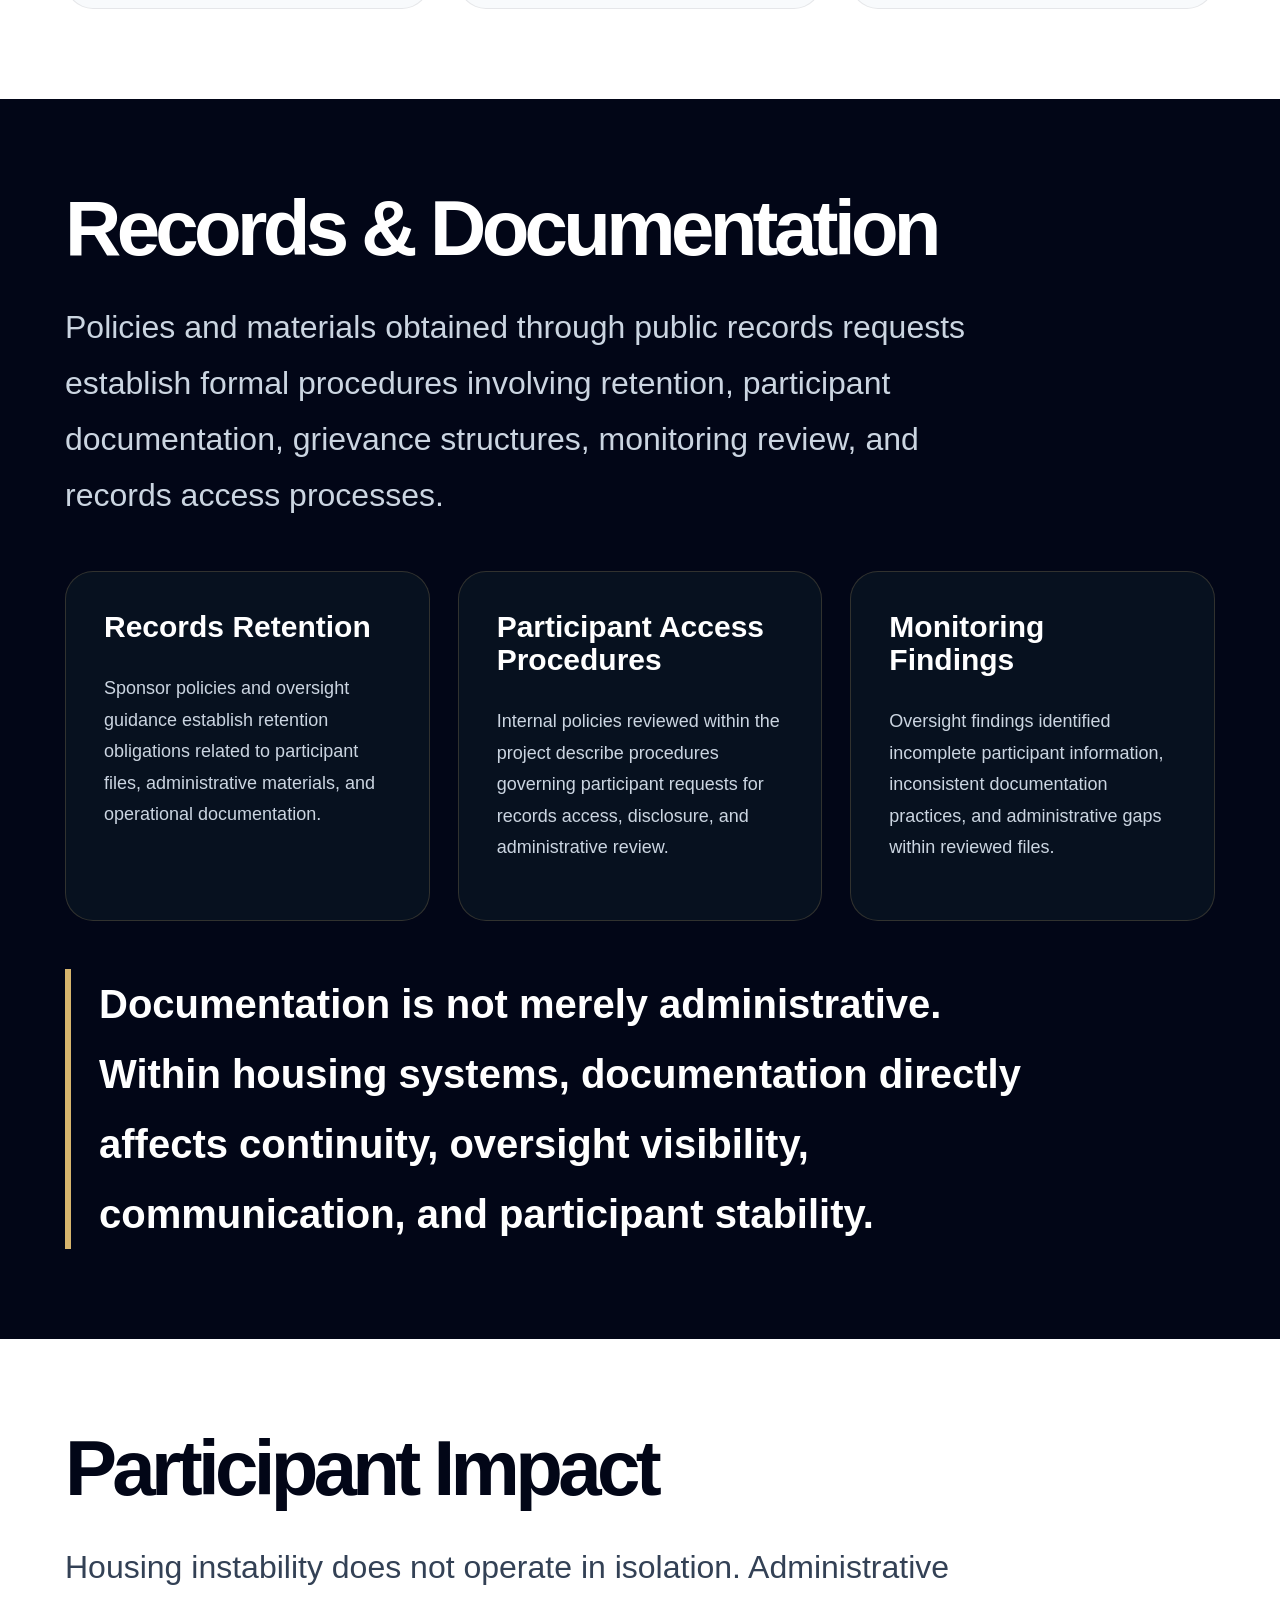
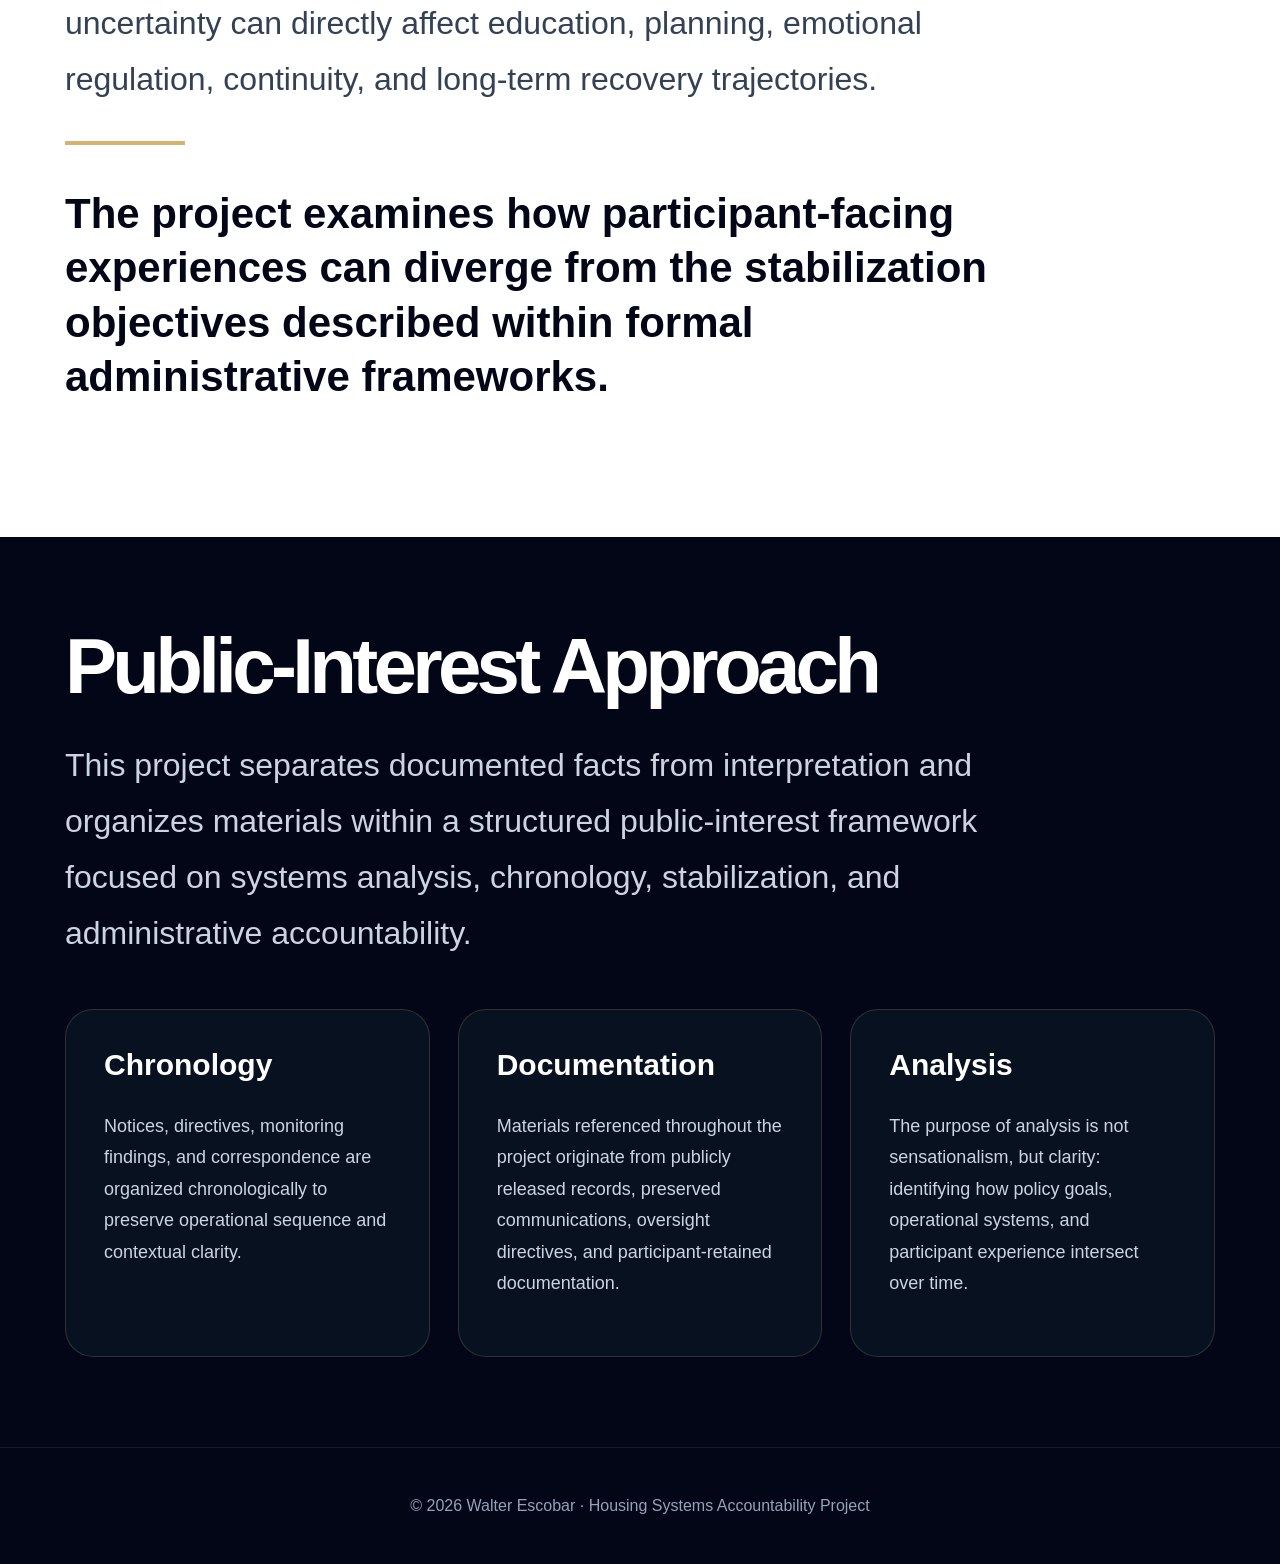
==== commit 21fa0b35: "Update analysis.html" ====
--- a/analysis.html
+++ b/analysis.html
@@ -2,7 +2,7 @@
 <html lang="en">
 <head>
 <meta charset="UTF-8" />
-<meta name="viewport" content="width=device-width, initial-scale=1.0" />
+<meta name="viewport" content="width=device-width, initial-scale=1.0"/>
 
 <title>Analysis | Walter Escobar</title>
 
@@ -222,9 +222,10 @@
 
     <p>
       This section examines how housing stabilization goals,
-      oversight structures, records practices, and participant-facing
-      administrative processes intersect within federally funded
-      housing systems.
+      oversight structures,
+      records practices,
+      and participant-facing administrative processes intersect
+      within federally funded housing systems.
     </p>
 
   </div>
@@ -233,6 +234,7 @@
 <nav>
   <a href="index.html">Home</a>
   <a href="analysis.html">Analysis</a>
+  <a href="methodology.html">Methodology</a>
   <a href="case-study.html">Case Study</a>
   <a href="timeline.html">Timeline</a>
   <a href="evidence.html">Evidence</a>
@@ -248,10 +250,14 @@
     </h2>
 
     <p class="lead">
-      Publicly released HOPWA guidance, oversight directives,
-      monitoring reports, and sponsor policies repeatedly emphasize
-      housing stabilization, continuity of care, individualized
-      assessment, supportive services, and homelessness prevention.
+      Publicly released federal housing program guidance,
+      oversight directives,
+      monitoring reports,
+      and sponsor policies repeatedly emphasize housing stabilization,
+      continuity,
+      individualized assessment,
+      supportive services,
+      and homelessness prevention.
     </p>
 
     <div class="divider"></div>
@@ -259,44 +265,56 @@
     <div class="grid">
 
       <div class="card">
-        <h3>Housing Stabilization</h3>
-
-        <p>
-          HOPWA program guidance consistently frames stable housing
-          as a core public-health and continuity objective.
-          Administrative directives reviewed as part of this project
+
+        <h3>
+          Housing Stabilization
+        </h3>
+
+        <p>
+          Federal housing program guidance consistently frames stable housing
+          as a core public-interest and continuity objective.
+          Administrative directives reviewed throughout the project
           emphasized maintaining stability whenever possible.
         </p>
-      </div>
-
-      <div class="card">
-        <h3>Individualized Review</h3>
-
-        <p>
-          Oversight materials reviewed within this project repeatedly
-          reference individualized housing planning, participant
-          assessment, and case-specific stabilization review rather
-          than automatic program outcomes.
-        </p>
-      </div>
-
-      <div class="card">
-        <h3>Continuity of Care</h3>
-
-        <p>
-          Federal and local program materials describe housing
-          continuity as directly connected to treatment access,
-          service engagement, and long-term participant stability.
-        </p>
+
+      </div>
+
+      <div class="card">
+
+        <h3>
+          Individualized Review
+        </h3>
+
+        <p>
+          Oversight materials repeatedly reference individualized housing planning,
+          participant assessment,
+          and case-specific stabilization review rather than automatic administrative outcomes.
+        </p>
+
+      </div>
+
+      <div class="card">
+
+        <h3>
+          Continuity
+        </h3>
+
+        <p>
+          Federal housing guidance consistently connects housing continuity
+          with service access,
+          participant stability,
+          and long-term support outcomes.
+        </p>
+
       </div>
 
     </div>
 
     <div class="statement">
-      The central policy question is not simply whether housing exists,
-      but whether systems designed to create stability function
-      consistently when participants experience uncertainty,
-      transition, or administrative disruption.
+      The central systems question is not simply whether housing exists,
+      but whether stabilization structures function consistently when participants experience uncertainty,
+      transition,
+      or administrative disruption.
     </div>
 
   </div>
@@ -310,45 +328,55 @@
     </h2>
 
     <p class="lead">
-      The housing structure examined within this project involves
-      multiple operational layers including federal guidance,
-      local administration, project sponsors, subcontractors,
+      The administrative structure examined within this project involves multiple operational layers including federal guidance,
+      local oversight,
+      sponsors,
+      subcontractors,
       and participant-facing program staff.
     </p>
 
     <div class="grid">
 
       <div class="card">
-        <h3>Oversight Structure</h3>
-
-        <p>
-          The reviewed materials demonstrate that responsibility
-          for housing administration, monitoring, and compliance
-          is distributed across multiple entities operating within
-          the HOPWA framework.
-        </p>
-      </div>
-
-      <div class="card">
-        <h3>Operational Coordination</h3>
-
-        <p>
-          Correspondence and policy records reviewed as part of this
-          project indicate that communication and operational
-          coordination can evolve over time, particularly during
-          periods involving participant transition or relocation.
-        </p>
-      </div>
-
-      <div class="card">
-        <h3>Administrative Evolution</h3>
-
-        <p>
-          Subsequent oversight directives and monitoring records
-          demonstrate that administrative guidance continued to
-          develop throughout the period documented within the
-          project timeline.
-        </p>
+
+        <h3>
+          Oversight Structure
+        </h3>
+
+        <p>
+          Reviewed materials demonstrate that responsibility for administration,
+          monitoring,
+          stabilization,
+          and compliance is distributed across multiple operational entities.
+        </p>
+
+      </div>
+
+      <div class="card">
+
+        <h3>
+          Operational Coordination
+        </h3>
+
+        <p>
+          Correspondence and preserved records indicate that communication and operational coordination evolved over time,
+          particularly during periods involving participant transition and housing instability.
+        </p>
+
+      </div>
+
+      <div class="card">
+
+        <h3>
+          Administrative Evolution
+        </h3>
+
+        <p>
+          Oversight directives,
+          monitoring findings,
+          and policy guidance continued evolving throughout the chronology documented within the project archive.
+        </p>
+
       </div>
 
     </div>
@@ -364,51 +392,66 @@
     </h2>
 
     <p class="lead">
-      Policies and records reviewed through California Public Records
-      Act requests establish formal procedures involving records
-      retention, participant documentation, grievance handling,
-      and monitoring review.
+      Policies and materials obtained through public records requests establish formal procedures involving retention,
+      participant documentation,
+      grievance structures,
+      monitoring review,
+      and records access processes.
     </p>
 
     <div class="grid">
 
       <div class="card">
-        <h3>Records Retention</h3>
-
-        <p>
-          Sponsor policies and LAHD administrative guidance establish
-          formal records retention obligations related to client files,
-          program activity, and administrative documentation.
-        </p>
-      </div>
-
-      <div class="card">
-        <h3>Client Access Procedures</h3>
-
-        <p>
-          Internal sponsor policies reviewed as part of this project
-          describe procedures governing participant requests for
-          records access, review, and disclosure.
-        </p>
-      </div>
-
-      <div class="card">
-        <h3>Monitoring Findings</h3>
-
-        <p>
-          Monitoring records reviewed during this project identified
-          instances involving incomplete client information,
-          inconsistent case documentation, and service gaps
-          within reviewed files.
-        </p>
+
+        <h3>
+          Records Retention
+        </h3>
+
+        <p>
+          Sponsor policies and oversight guidance establish retention obligations related to participant files,
+          administrative materials,
+          and operational documentation.
+        </p>
+
+      </div>
+
+      <div class="card">
+
+        <h3>
+          Participant Access Procedures
+        </h3>
+
+        <p>
+          Internal policies reviewed within the project describe procedures governing participant requests for records access,
+          disclosure,
+          and administrative review.
+        </p>
+
+      </div>
+
+      <div class="card">
+
+        <h3>
+          Monitoring Findings
+        </h3>
+
+        <p>
+          Oversight findings identified incomplete participant information,
+          inconsistent documentation practices,
+          and administrative gaps within reviewed files.
+        </p>
+
       </div>
 
     </div>
 
     <div class="statement">
-      Documentation is not only administrative. Within housing systems,
-      documentation directly affects continuity, communication,
-      oversight visibility, and participant stability.
+      Documentation is not merely administrative.
+      Within housing systems,
+      documentation directly affects continuity,
+      oversight visibility,
+      communication,
+      and participant stability.
     </div>
 
   </div>
@@ -424,14 +467,16 @@
     <p class="lead">
       Housing instability does not operate in isolation.
       Administrative uncertainty can directly affect education,
-      planning, emotional stability, continuity of care,
+      planning,
+      emotional regulation,
+      continuity,
       and long-term recovery trajectories.
     </p>
 
     <div class="divider"></div>
 
     <p class="quote">
-      The project examines how participant-facing experiences can diverge from the stabilization objectives described within formal housing policy frameworks.
+      The project examines how participant-facing experiences can diverge from the stabilization objectives described within formal administrative frameworks.
     </p>
 
   </div>
@@ -446,40 +491,58 @@
 
     <p class="lead">
       This project separates documented facts from interpretation
-      and organizes information within a structured public-interest
-      framework focused on systems accountability and housing stability.
+      and organizes materials within a structured public-interest framework focused on systems analysis,
+      chronology,
+      stabilization,
+      and administrative accountability.
     </p>
 
     <div class="grid">
 
       <div class="card">
-        <h3>Chronology</h3>
-
-        <p>
-          Notices, directives, monitoring reports, and correspondence
-          are organized chronologically to preserve administrative
-          sequence and context.
-        </p>
-      </div>
-
-      <div class="card">
-        <h3>Documentation</h3>
-
-        <p>
-          Materials referenced throughout the project originate from
-          publicly released records, preserved communications,
-          oversight directives, and participant-retained documents.
-        </p>
-      </div>
-
-      <div class="card">
-        <h3>Analysis</h3>
-
-        <p>
-          The purpose of analysis is not sensationalism, but clarity:
-          identifying how policy objectives, operational processes,
-          and participant experiences intersect over time.
-        </p>
+
+        <h3>
+          Chronology
+        </h3>
+
+        <p>
+          Notices,
+          directives,
+          monitoring findings,
+          and correspondence are organized chronologically to preserve operational sequence and contextual clarity.
+        </p>
+
+      </div>
+
+      <div class="card">
+
+        <h3>
+          Documentation
+        </h3>
+
+        <p>
+          Materials referenced throughout the project originate from publicly released records,
+          preserved communications,
+          oversight directives,
+          and participant-retained documentation.
+        </p>
+
+      </div>
+
+      <div class="card">
+
+        <h3>
+          Analysis
+        </h3>
+
+        <p>
+          The purpose of analysis is not sensationalism,
+          but clarity:
+          identifying how policy goals,
+          operational systems,
+          and participant experience intersect over time.
+        </p>
+
       </div>
 
     </div>
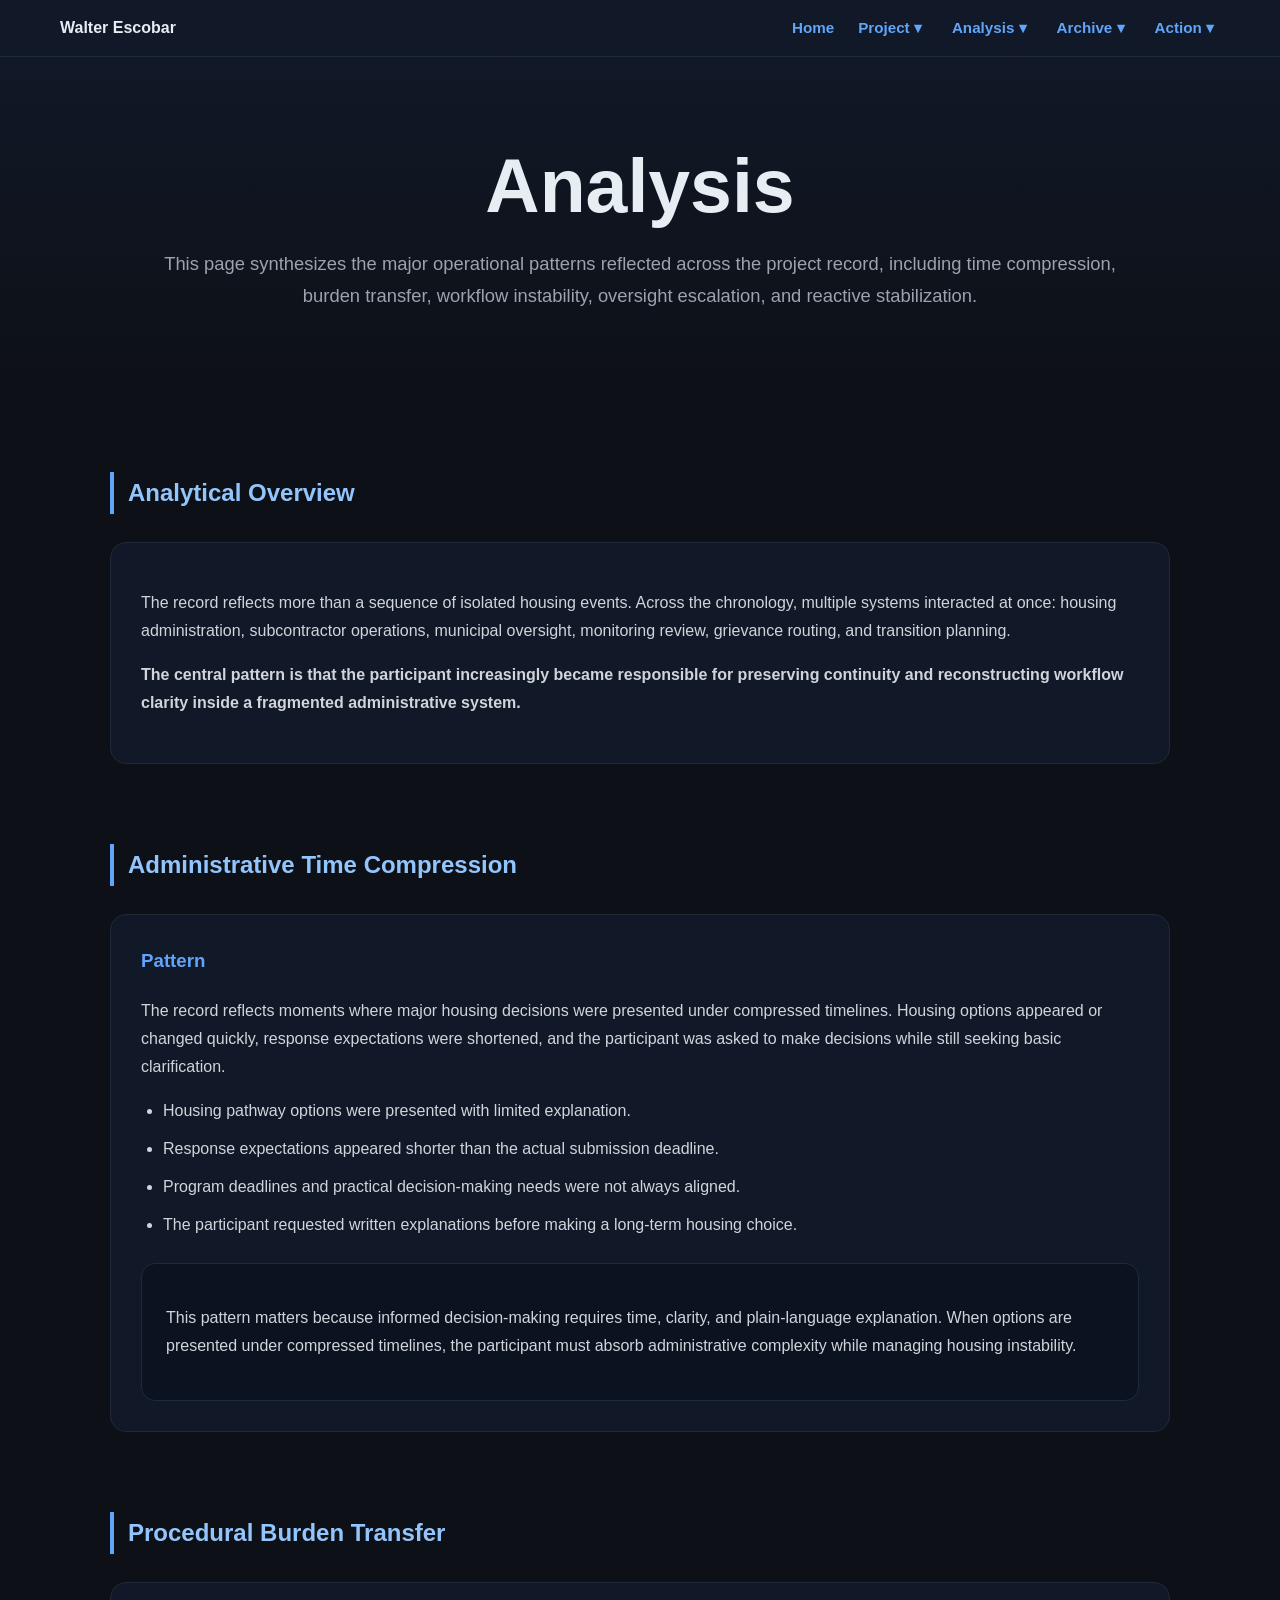
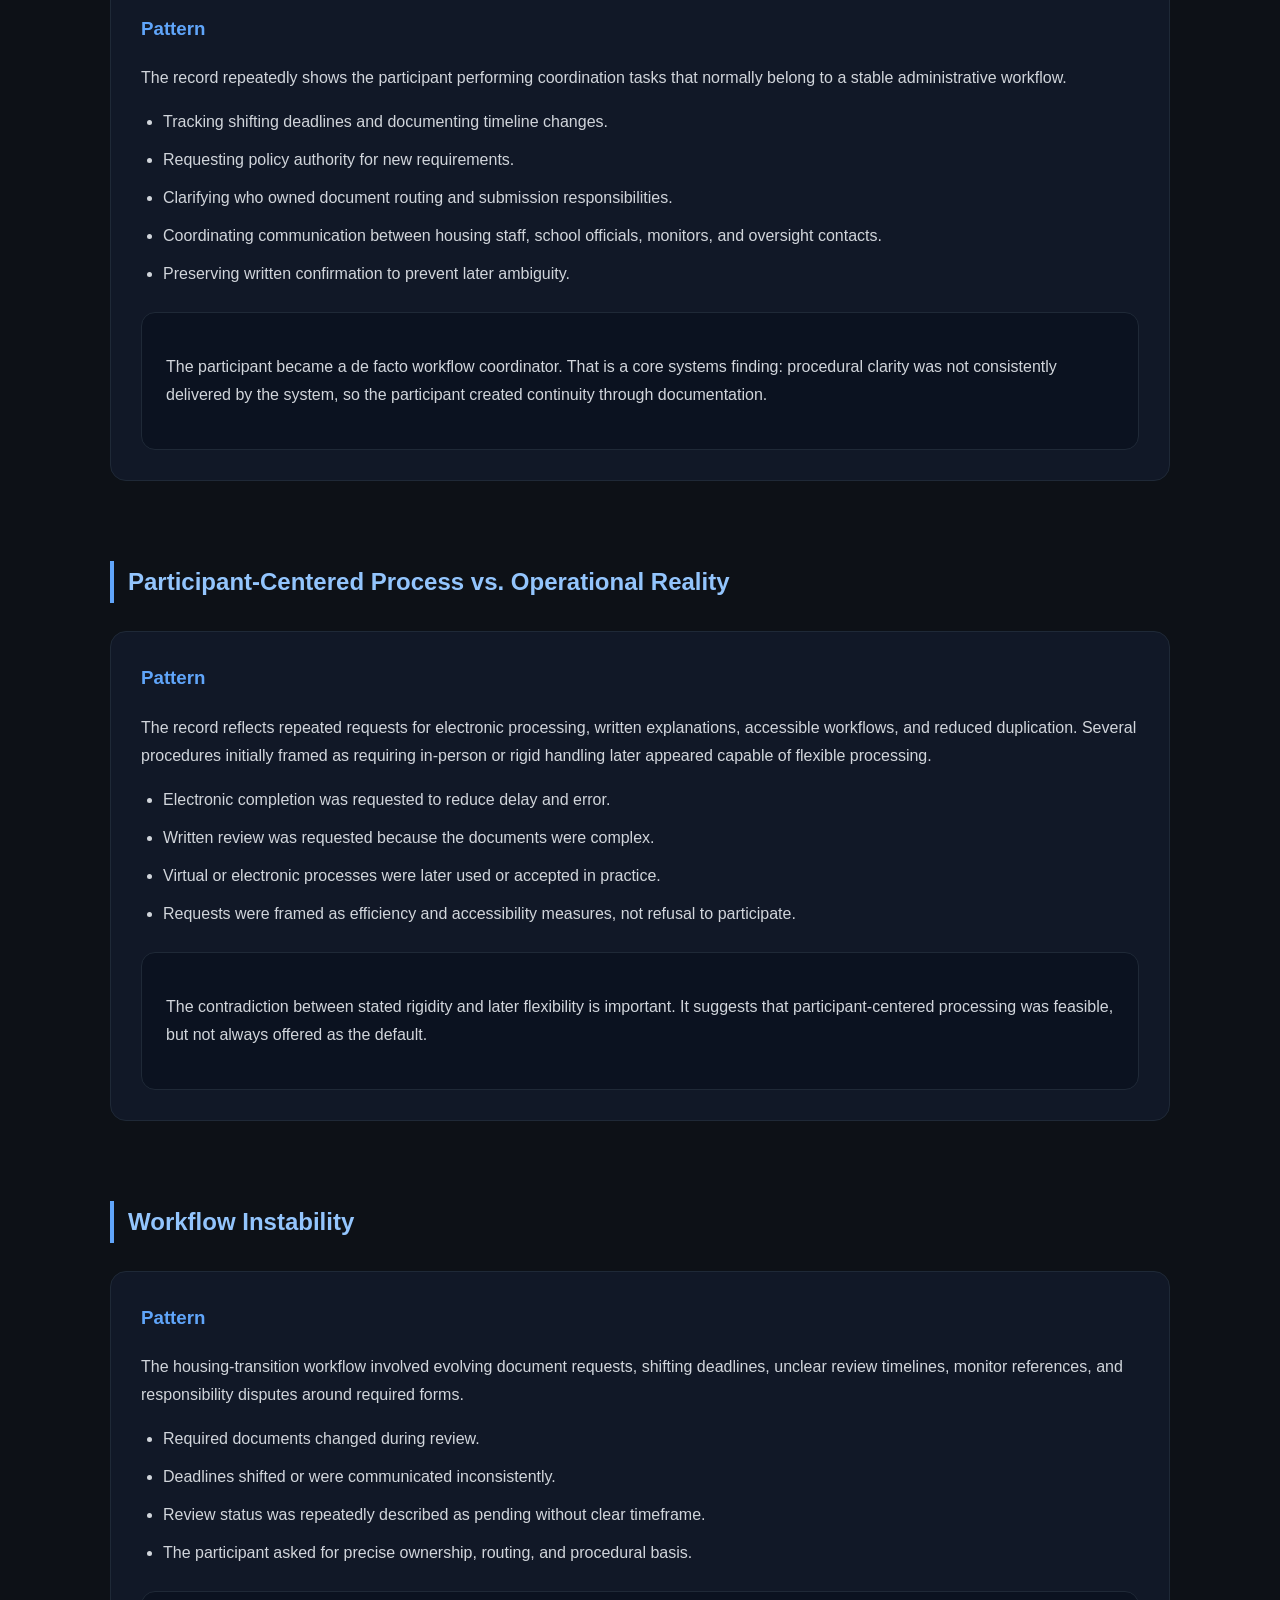
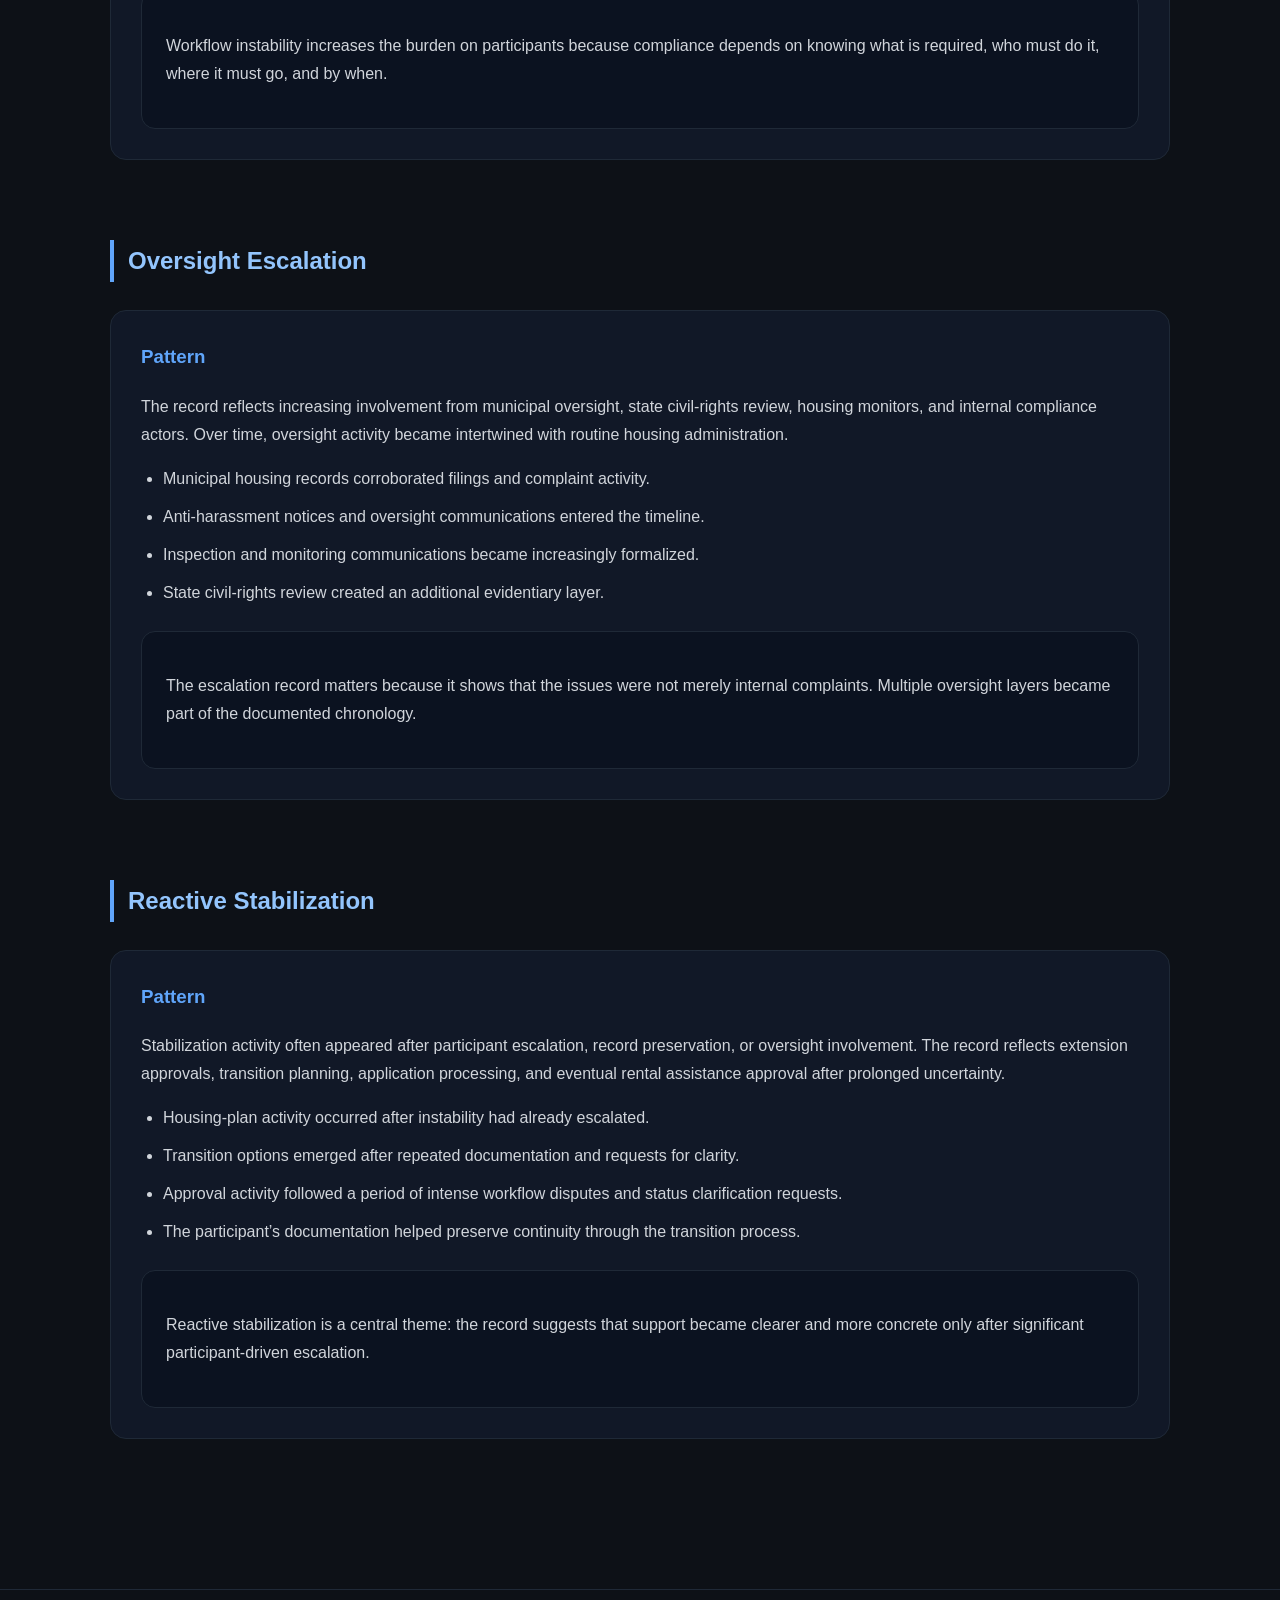
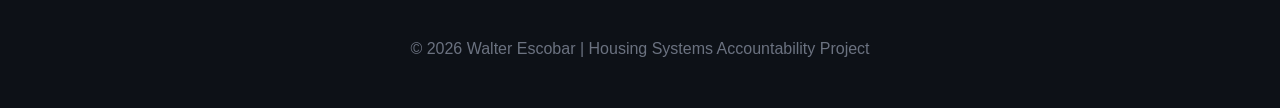
==== commit adab0df8: "Update analysis.html" ====
--- a/analysis.html
+++ b/analysis.html
@@ -7,551 +7,484 @@
 <title>Analysis | Walter Escobar</title>
 
 <style>
-:root{
-  --bg:#020617;
-  --navy:#07111f;
-  --gold:#d6b46d;
-  --white:#ffffff;
-  --muted:#cbd5e1;
-  --light:#f8fafc;
-}
-
-*{
-  box-sizing:border-box;
-}
-
-html{
-  scroll-behavior:smooth;
-}
-
-body{
+:root {
+  --bg:#0d1117;
+  --panel:#111827;
+  --panel2:#0b1220;
+  --text:#e6edf3;
+  --muted:#9ca3af;
+  --soft:#d1d5db;
+  --blue:#60a5fa;
+  --blue2:#93c5fd;
+  --line:#1f2937;
+}
+
+* { box-sizing:border-box; }
+
+body {
   margin:0;
-  font-family:-apple-system,BlinkMacSystemFont,"Segoe UI",Roboto,sans-serif;
   background:var(--bg);
-  color:var(--white);
+  color:var(--text);
+  font-family:Arial, sans-serif;
   line-height:1.75;
 }
 
-header{
-  min-height:72vh;
-  display:flex;
-  align-items:center;
-  padding:120px 24px;
-  background:
-    linear-gradient(135deg,rgba(2,6,23,.97),rgba(7,17,31,.95)),
-    radial-gradient(circle at top left,rgba(214,180,109,.2),transparent 34%);
-}
-
-.hero{
-  max-width:1150px;
-  margin:auto;
-}
-
-.kicker{
-  color:var(--gold);
-  text-transform:uppercase;
-  letter-spacing:.2em;
-  font-size:14px;
-  font-weight:900;
-  margin-bottom:24px;
-}
-
-h1{
-  font-size:clamp(56px,10vw,120px);
-  line-height:.9;
-  letter-spacing:-.07em;
-  margin:0 0 34px;
-}
-
-.hero p{
-  font-size:clamp(22px,4vw,38px);
-  color:var(--muted);
-  max-width:950px;
-}
-
-nav{
+nav {
+  background:var(--panel);
+  border-bottom:1px solid var(--line);
   position:sticky;
   top:0;
   z-index:999;
-  background:rgba(255,255,255,.95);
-  backdrop-filter:blur(14px);
-  padding:18px 12px;
+}
+
+.nav-wrap {
+  max-width:1200px;
+  margin:auto;
+  display:flex;
+  justify-content:space-between;
+  align-items:center;
+  padding:14px 20px;
+}
+
+.logo {
+  color:var(--text);
+  text-decoration:none;
+  font-weight:bold;
+}
+
+.menu {
+  display:flex;
+  gap:18px;
+  align-items:center;
+}
+
+.menu a,
+.dropbtn {
+  color:var(--blue);
+  text-decoration:none;
+  font-weight:bold;
+  background:none;
+  border:none;
+  font-size:0.95rem;
+  cursor:pointer;
+}
+
+.menu a:hover,
+.dropbtn:hover { color:var(--blue2); }
+
+.dropdown { position:relative; }
+
+.dropdown-content {
+  display:none;
+  position:absolute;
+  top:100%;
+  left:0;
+  background:var(--panel);
+  border:1px solid var(--line);
+  border-radius:10px;
+  min-width:230px;
+  padding:10px 0;
+  box-shadow:0 15px 30px rgba(0,0,0,.35);
+}
+
+.dropdown-content a {
+  display:block;
+  padding:10px 16px;
+  color:var(--soft);
+}
+
+.dropdown-content a:hover {
+  background:var(--panel2);
+  color:var(--blue2);
+}
+
+.dropdown:hover .dropdown-content { display:block; }
+
+.menu-toggle { display:none; }
+
+.menu-icon {
+  display:none;
+  color:var(--blue);
+  font-size:1.6rem;
+  cursor:pointer;
+}
+
+header {
+  padding:90px 20px 70px;
   text-align:center;
-  overflow-x:auto;
-  white-space:nowrap;
-}
-
-nav a{
-  text-decoration:none;
-  color:#020617;
-  font-weight:900;
-  margin:0 14px;
-  font-size:18px;
-}
-
-nav a:hover{
-  color:var(--gold);
-}
-
-section{
-  padding:90px 24px;
-}
-
-.container{
-  max-width:1150px;
+  background:linear-gradient(to bottom,var(--panel),var(--bg));
+}
+
+header h1 {
+  font-size:clamp(2.6rem,7vw,4.7rem);
+  line-height:1.05;
+  margin:0 0 22px;
+}
+
+header p {
+  max-width:980px;
   margin:auto;
-}
-
-.section-title{
-  font-size:clamp(44px,7vw,78px);
-  line-height:1;
-  letter-spacing:-.06em;
-  margin:0 0 26px;
-}
-
-.lead{
-  font-size:clamp(22px,3vw,32px);
   color:var(--muted);
-  max-width:950px;
-}
-
-.grid{
-  display:grid;
-  grid-template-columns:repeat(auto-fit,minmax(280px,1fr));
-  gap:28px;
-  margin-top:48px;
-}
-
-.card{
-  background:var(--navy);
-  border:1px solid rgba(214,180,109,.2);
-  border-radius:28px;
-  padding:38px;
-}
-
-.card h3{
+  font-size:1.15rem;
+}
+
+.container {
+  max-width:1100px;
+  margin:auto;
+  padding:70px 20px;
+}
+
+.section {
+  margin-bottom:80px;
+}
+
+.section h2 {
+  color:var(--blue2);
+  border-left:4px solid var(--blue);
+  padding-left:14px;
+  margin-bottom:28px;
+}
+
+.card {
+  background:var(--panel);
+  border:1px solid var(--line);
+  border-radius:16px;
+  padding:30px;
+  margin-bottom:24px;
+}
+
+.card h3 {
   margin-top:0;
-  font-size:30px;
-  line-height:1.1;
-}
-
-.card p{
-  color:var(--muted);
-  font-size:18px;
-}
-
-.statement{
-  margin-top:48px;
-  border-left:6px solid var(--gold);
-  padding-left:28px;
-  font-size:clamp(24px,4vw,40px);
-  font-weight:850;
-  max-width:980px;
-}
-
-.light{
-  background:var(--white);
-  color:#020617;
-}
-
-.light .lead{
-  color:#334155;
-}
-
-.light .card{
-  background:#f8fafc;
-  border:1px solid rgba(2,6,23,.08);
-}
-
-.light .card p{
-  color:#334155;
-}
-
-.quote{
-  font-size:clamp(26px,4vw,42px);
-  font-weight:850;
-  line-height:1.3;
-  max-width:980px;
-}
-
-.divider{
-  width:120px;
-  height:4px;
-  background:var(--gold);
-  margin:34px 0;
-}
-
-footer{
-  padding:44px 24px;
+  color:var(--blue);
+}
+
+.card p,
+.card li {
+  color:var(--soft);
+}
+
+ul {
+  padding-left:22px;
+}
+
+li {
+  margin-bottom:10px;
+}
+
+.analysis-box {
+  background:var(--panel2);
+  border:1px solid var(--line);
+  border-radius:14px;
+  padding:24px;
+  margin-top:24px;
+}
+
+.highlight {
+  color:var(--blue2);
+  font-weight:bold;
+}
+
+footer {
   text-align:center;
-  color:#94a3b8;
-  border-top:1px solid rgba(255,255,255,.08);
-}
-
-@media(max-width:700px){
-
-  nav a{
-    font-size:16px;
-    margin:0 10px;
+  padding:45px 20px;
+  border-top:1px solid var(--line);
+  color:#6b7280;
+}
+
+@media(max-width:800px) {
+  .nav-wrap { flex-wrap:wrap; }
+
+  .menu-icon { display:block; }
+
+  .menu {
+    display:none;
+    width:100%;
+    flex-direction:column;
+    align-items:flex-start;
+    padding-top:16px;
   }
 
-  header{
-    padding:90px 24px;
+  .menu-toggle:checked ~ .menu { display:flex; }
+
+  .dropdown { width:100%; }
+
+  .dropbtn { padding:8px 0; }
+
+  .dropdown-content {
+    position:static;
+    display:block;
+    box-shadow:none;
+    border:none;
+    background:transparent;
+    padding-left:14px;
   }
 
-  section{
-    padding:70px 22px;
-  }
-
+  .dropdown-content a { padding:8px 0; }
 }
 </style>
 </head>
 
 <body>
 
+<nav>
+  <div class="nav-wrap">
+    <a class="logo" href="index.html">Walter Escobar</a>
+
+    <input type="checkbox" id="menu-toggle" class="menu-toggle">
+    <label for="menu-toggle" class="menu-icon">☰</label>
+
+    <div class="menu">
+      <a href="index.html">Home</a>
+
+      <div class="dropdown">
+        <button class="dropbtn">Project ▾</button>
+        <div class="dropdown-content">
+          <a href="casestudy.html">Case Study</a>
+          <a href="participant-perspective.html">Participant Perspective</a>
+          <a href="methodology.html">Methodology</a>
+        </div>
+      </div>
+
+      <div class="dropdown">
+        <button class="dropbtn">Analysis ▾</button>
+        <div class="dropdown-content">
+          <a href="executive-chronology.html">Executive Chronology</a>
+          <a href="systems-themes.html">Systems Themes</a>
+          <a href="documented-contradictions.html">Documented Contradictions</a>
+          <a href="analysis.html">Analysis</a>
+        </div>
+      </div>
+
+      <div class="dropdown">
+        <button class="dropbtn">Archive ▾</button>
+        <div class="dropdown-content">
+          <a href="timeline.html">Timeline</a>
+          <a href="evidence.html">Evidence</a>
+        </div>
+      </div>
+
+      <div class="dropdown">
+        <button class="dropbtn">Action ▾</button>
+        <div class="dropdown-content">
+          <a href="initiatives.html">Initiatives</a>
+          <a href="contact.html">Contact</a>
+        </div>
+      </div>
+    </div>
+  </div>
+</nav>
+
 <header>
-  <div class="hero">
-
-    <div class="kicker">
-      Analysis
-    </div>
-
-    <h1>
-      Housing systems analysis.
-    </h1>
-
-    <p>
-      This section examines how housing stabilization goals,
-      oversight structures,
-      records practices,
-      and participant-facing administrative processes intersect
-      within federally funded housing systems.
-    </p>
-
-  </div>
+  <h1>Analysis</h1>
+
+  <p>
+    This page synthesizes the major operational patterns reflected across the project record,
+    including time compression, burden transfer, workflow instability, oversight escalation,
+    and reactive stabilization.
+  </p>
 </header>
 
-<nav>
-  <a href="index.html">Home</a>
-  <a href="analysis.html">Analysis</a>
-  <a href="methodology.html">Methodology</a>
-  <a href="case-study.html">Case Study</a>
-  <a href="timeline.html">Timeline</a>
-  <a href="evidence.html">Evidence</a>
-  <a href="initiatives.html">Initiatives</a>
-  <a href="contact.html">Contact</a>
-</nav>
-
-<section>
-  <div class="container">
-
-    <h2 class="section-title">
-      Policy Framework
-    </h2>
-
-    <p class="lead">
-      Publicly released federal housing program guidance,
-      oversight directives,
-      monitoring reports,
-      and sponsor policies repeatedly emphasize housing stabilization,
-      continuity,
-      individualized assessment,
-      supportive services,
-      and homelessness prevention.
-    </p>
-
-    <div class="divider"></div>
-
-    <div class="grid">
-
-      <div class="card">
-
-        <h3>
-          Housing Stabilization
-        </h3>
-
-        <p>
-          Federal housing program guidance consistently frames stable housing
-          as a core public-interest and continuity objective.
-          Administrative directives reviewed throughout the project
-          emphasized maintaining stability whenever possible.
-        </p>
-
-      </div>
-
-      <div class="card">
-
-        <h3>
-          Individualized Review
-        </h3>
-
-        <p>
-          Oversight materials repeatedly reference individualized housing planning,
-          participant assessment,
-          and case-specific stabilization review rather than automatic administrative outcomes.
-        </p>
-
-      </div>
-
-      <div class="card">
-
-        <h3>
-          Continuity
-        </h3>
-
-        <p>
-          Federal housing guidance consistently connects housing continuity
-          with service access,
-          participant stability,
-          and long-term support outcomes.
-        </p>
-
-      </div>
-
-    </div>
-
-    <div class="statement">
-      The central systems question is not simply whether housing exists,
-      but whether stabilization structures function consistently when participants experience uncertainty,
-      transition,
-      or administrative disruption.
-    </div>
-
-  </div>
-</section>
-
-<section class="light">
-  <div class="container">
-
-    <h2 class="section-title">
-      Oversight & Coordination
-    </h2>
-
-    <p class="lead">
-      The administrative structure examined within this project involves multiple operational layers including federal guidance,
-      local oversight,
-      sponsors,
-      subcontractors,
-      and participant-facing program staff.
-    </p>
-
-    <div class="grid">
-
-      <div class="card">
-
-        <h3>
-          Oversight Structure
-        </h3>
-
-        <p>
-          Reviewed materials demonstrate that responsibility for administration,
-          monitoring,
-          stabilization,
-          and compliance is distributed across multiple operational entities.
-        </p>
-
-      </div>
-
-      <div class="card">
-
-        <h3>
-          Operational Coordination
-        </h3>
-
-        <p>
-          Correspondence and preserved records indicate that communication and operational coordination evolved over time,
-          particularly during periods involving participant transition and housing instability.
-        </p>
-
-      </div>
-
-      <div class="card">
-
-        <h3>
-          Administrative Evolution
-        </h3>
-
-        <p>
-          Oversight directives,
-          monitoring findings,
-          and policy guidance continued evolving throughout the chronology documented within the project archive.
-        </p>
-
-      </div>
-
-    </div>
-
-  </div>
-</section>
-
-<section>
-  <div class="container">
-
-    <h2 class="section-title">
-      Records & Documentation
-    </h2>
-
-    <p class="lead">
-      Policies and materials obtained through public records requests establish formal procedures involving retention,
-      participant documentation,
-      grievance structures,
-      monitoring review,
-      and records access processes.
-    </p>
-
-    <div class="grid">
-
-      <div class="card">
-
-        <h3>
-          Records Retention
-        </h3>
-
-        <p>
-          Sponsor policies and oversight guidance establish retention obligations related to participant files,
-          administrative materials,
-          and operational documentation.
-        </p>
-
-      </div>
-
-      <div class="card">
-
-        <h3>
-          Participant Access Procedures
-        </h3>
-
-        <p>
-          Internal policies reviewed within the project describe procedures governing participant requests for records access,
-          disclosure,
-          and administrative review.
-        </p>
-
-      </div>
-
-      <div class="card">
-
-        <h3>
-          Monitoring Findings
-        </h3>
-
-        <p>
-          Oversight findings identified incomplete participant information,
-          inconsistent documentation practices,
-          and administrative gaps within reviewed files.
-        </p>
-
-      </div>
-
-    </div>
-
-    <div class="statement">
-      Documentation is not merely administrative.
-      Within housing systems,
-      documentation directly affects continuity,
-      oversight visibility,
-      communication,
-      and participant stability.
-    </div>
-
-  </div>
-</section>
-
-<section class="light">
-  <div class="container">
-
-    <h2 class="section-title">
-      Participant Impact
-    </h2>
-
-    <p class="lead">
-      Housing instability does not operate in isolation.
-      Administrative uncertainty can directly affect education,
-      planning,
-      emotional regulation,
-      continuity,
-      and long-term recovery trajectories.
-    </p>
-
-    <div class="divider"></div>
-
-    <p class="quote">
-      The project examines how participant-facing experiences can diverge from the stabilization objectives described within formal administrative frameworks.
-    </p>
-
-  </div>
-</section>
-
-<section>
-  <div class="container">
-
-    <h2 class="section-title">
-      Public-Interest Approach
-    </h2>
-
-    <p class="lead">
-      This project separates documented facts from interpretation
-      and organizes materials within a structured public-interest framework focused on systems analysis,
-      chronology,
-      stabilization,
-      and administrative accountability.
-    </p>
-
-    <div class="grid">
-
-      <div class="card">
-
-        <h3>
-          Chronology
-        </h3>
-
-        <p>
-          Notices,
-          directives,
-          monitoring findings,
-          and correspondence are organized chronologically to preserve operational sequence and contextual clarity.
-        </p>
-
-      </div>
-
-      <div class="card">
-
-        <h3>
-          Documentation
-        </h3>
-
-        <p>
-          Materials referenced throughout the project originate from publicly released records,
-          preserved communications,
-          oversight directives,
-          and participant-retained documentation.
-        </p>
-
-      </div>
-
-      <div class="card">
-
-        <h3>
-          Analysis
-        </h3>
-
-        <p>
-          The purpose of analysis is not sensationalism,
-          but clarity:
-          identifying how policy goals,
-          operational systems,
-          and participant experience intersect over time.
-        </p>
-
-      </div>
-
-    </div>
-
-  </div>
-</section>
+<div class="container">
+
+  <section class="section">
+    <h2>Analytical Overview</h2>
+
+    <div class="card">
+      <p>
+        The record reflects more than a sequence of isolated housing events.
+        Across the chronology, multiple systems interacted at once:
+        housing administration, subcontractor operations, municipal oversight,
+        monitoring review, grievance routing, and transition planning.
+      </p>
+
+      <p class="highlight">
+        The central pattern is that the participant increasingly became responsible for preserving
+        continuity and reconstructing workflow clarity inside a fragmented administrative system.
+      </p>
+    </div>
+  </section>
+
+  <section class="section">
+    <h2>Administrative Time Compression</h2>
+
+    <div class="card">
+      <h3>Pattern</h3>
+
+      <p>
+        The record reflects moments where major housing decisions were presented under compressed timelines.
+        Housing options appeared or changed quickly, response expectations were shortened,
+        and the participant was asked to make decisions while still seeking basic clarification.
+      </p>
+
+      <ul>
+        <li>Housing pathway options were presented with limited explanation.</li>
+        <li>Response expectations appeared shorter than the actual submission deadline.</li>
+        <li>Program deadlines and practical decision-making needs were not always aligned.</li>
+        <li>The participant requested written explanations before making a long-term housing choice.</li>
+      </ul>
+
+      <div class="analysis-box">
+        <p>
+          This pattern matters because informed decision-making requires time,
+          clarity, and plain-language explanation.
+          When options are presented under compressed timelines,
+          the participant must absorb administrative complexity while managing housing instability.
+        </p>
+      </div>
+    </div>
+  </section>
+
+  <section class="section">
+    <h2>Procedural Burden Transfer</h2>
+
+    <div class="card">
+      <h3>Pattern</h3>
+
+      <p>
+        The record repeatedly shows the participant performing coordination tasks that normally belong
+        to a stable administrative workflow.
+      </p>
+
+      <ul>
+        <li>Tracking shifting deadlines and documenting timeline changes.</li>
+        <li>Requesting policy authority for new requirements.</li>
+        <li>Clarifying who owned document routing and submission responsibilities.</li>
+        <li>Coordinating communication between housing staff, school officials, monitors, and oversight contacts.</li>
+        <li>Preserving written confirmation to prevent later ambiguity.</li>
+      </ul>
+
+      <div class="analysis-box">
+        <p>
+          The participant became a de facto workflow coordinator.
+          That is a core systems finding:
+          procedural clarity was not consistently delivered by the system,
+          so the participant created continuity through documentation.
+        </p>
+      </div>
+    </div>
+  </section>
+
+  <section class="section">
+    <h2>Participant-Centered Process vs. Operational Reality</h2>
+
+    <div class="card">
+      <h3>Pattern</h3>
+
+      <p>
+        The record reflects repeated requests for electronic processing,
+        written explanations,
+        accessible workflows,
+        and reduced duplication.
+        Several procedures initially framed as requiring in-person or rigid handling later appeared capable of flexible processing.
+      </p>
+
+      <ul>
+        <li>Electronic completion was requested to reduce delay and error.</li>
+        <li>Written review was requested because the documents were complex.</li>
+        <li>Virtual or electronic processes were later used or accepted in practice.</li>
+        <li>Requests were framed as efficiency and accessibility measures, not refusal to participate.</li>
+      </ul>
+
+      <div class="analysis-box">
+        <p>
+          The contradiction between stated rigidity and later flexibility is important.
+          It suggests that participant-centered processing was feasible,
+          but not always offered as the default.
+        </p>
+      </div>
+    </div>
+  </section>
+
+  <section class="section">
+    <h2>Workflow Instability</h2>
+
+    <div class="card">
+      <h3>Pattern</h3>
+
+      <p>
+        The housing-transition workflow involved evolving document requests,
+        shifting deadlines, unclear review timelines, monitor references,
+        and responsibility disputes around required forms.
+      </p>
+
+      <ul>
+        <li>Required documents changed during review.</li>
+        <li>Deadlines shifted or were communicated inconsistently.</li>
+        <li>Review status was repeatedly described as pending without clear timeframe.</li>
+        <li>The participant asked for precise ownership, routing, and procedural basis.</li>
+      </ul>
+
+      <div class="analysis-box">
+        <p>
+          Workflow instability increases the burden on participants
+          because compliance depends on knowing what is required,
+          who must do it, where it must go, and by when.
+        </p>
+      </div>
+    </div>
+  </section>
+
+  <section class="section">
+    <h2>Oversight Escalation</h2>
+
+    <div class="card">
+      <h3>Pattern</h3>
+
+      <p>
+        The record reflects increasing involvement from municipal oversight,
+        state civil-rights review, housing monitors, and internal compliance actors.
+        Over time, oversight activity became intertwined with routine housing administration.
+      </p>
+
+      <ul>
+        <li>Municipal housing records corroborated filings and complaint activity.</li>
+        <li>Anti-harassment notices and oversight communications entered the timeline.</li>
+        <li>Inspection and monitoring communications became increasingly formalized.</li>
+        <li>State civil-rights review created an additional evidentiary layer.</li>
+      </ul>
+
+      <div class="analysis-box">
+        <p>
+          The escalation record matters because it shows that the issues were not merely internal complaints.
+          Multiple oversight layers became part of the documented chronology.
+        </p>
+      </div>
+    </div>
+  </section>
+
+  <section class="section">
+    <h2>Reactive Stabilization</h2>
+
+    <div class="card">
+      <h3>Pattern</h3>
+
+      <p>
+        Stabilization activity often appeared after participant escalation,
+        record preservation, or oversight involvement.
+        The record reflects extension approvals, transition planning,
+        application processing, and eventual rental assistance approval after prolonged uncertainty.
+      </p>
+
+      <ul>
+        <li>Housing-plan activity occurred after instability had already escalated.</li>
+        <li>Transition options emerged after repeated documentation and requests for clarity.</li>
+        <li>Approval activity followed a period of intense workflow disputes and status clarification requests.</li>
+        <li>The participant’s documentation helped preserve continuity through the transition process.</li>
+      </ul>
+
+      <div class="analysis-box">
+        <p>
+          Reactive stabilization is a central theme:
+          the record suggests that support became clearer and more concrete only after significant participant-driven escalation.
+        </p>
+      </div>
+    </div>
+  </section>
+
+</div>
 
 <footer>
-  © 2026 Walter Escobar · Housing Systems Accountability Project
+  © 2026 Walter Escobar | Housing Systems Accountability Project
 </footer>
 
 </body>
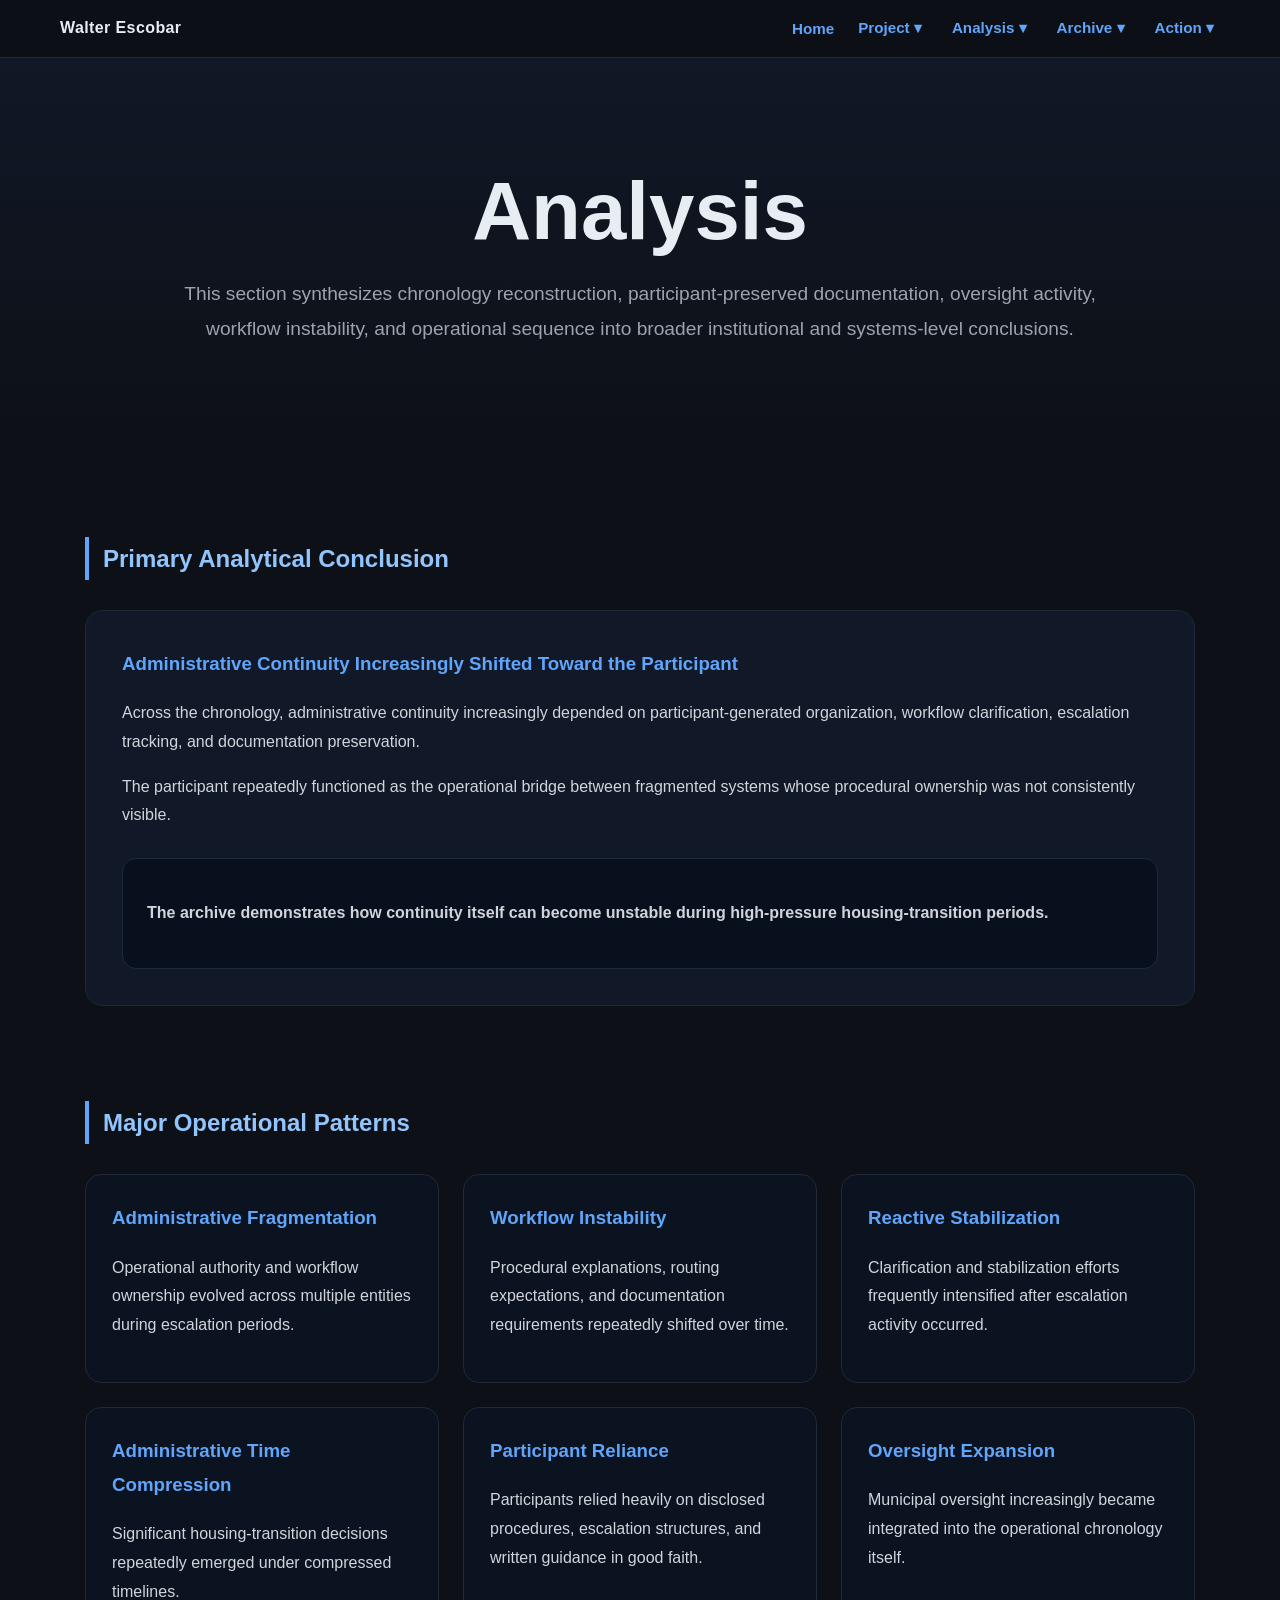
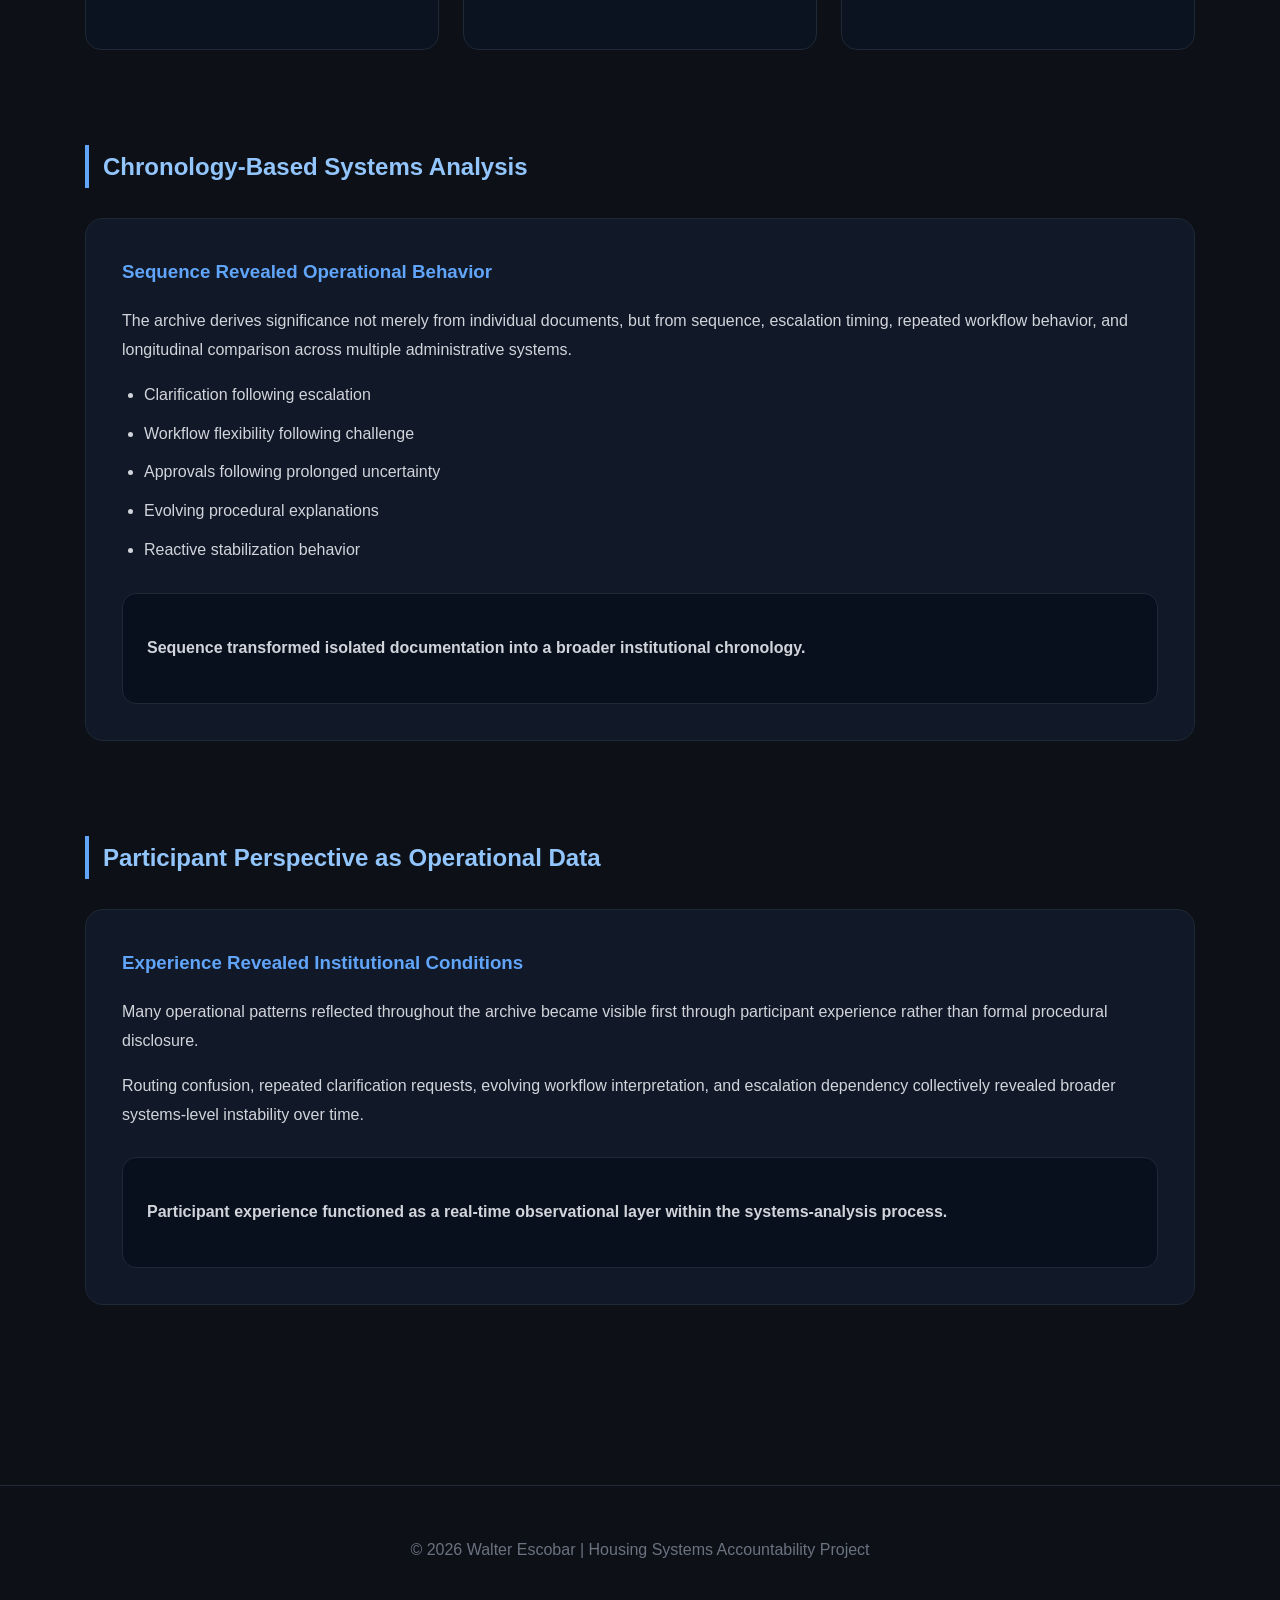
==== commit f2c6d389: "Update analysis.html" ====
--- a/analysis.html
+++ b/analysis.html
@@ -7,7 +7,7 @@
 <title>Analysis | Walter Escobar</title>
 
 <style>
-:root {
+:root{
   --bg:#0d1117;
   --panel:#111827;
   --panel2:#0b1220;
@@ -19,184 +19,227 @@
   --line:#1f2937;
 }
 
-* { box-sizing:border-box; }
-
-body {
+*{
+  box-sizing:border-box;
+}
+
+html{
+  scroll-behavior:smooth;
+}
+
+body{
   margin:0;
   background:var(--bg);
   color:var(--text);
-  font-family:Arial, sans-serif;
-  line-height:1.75;
-}
-
-nav {
-  background:var(--panel);
-  border-bottom:1px solid var(--line);
+  font-family:Arial,sans-serif;
+  line-height:1.8;
+}
+
+nav{
   position:sticky;
   top:0;
   z-index:999;
-}
-
-.nav-wrap {
+  background:rgba(13,17,23,.96);
+  backdrop-filter:blur(10px);
+  border-bottom:1px solid var(--line);
+}
+
+.nav-wrap{
   max-width:1200px;
   margin:auto;
+  padding:14px 20px;
   display:flex;
   justify-content:space-between;
   align-items:center;
-  padding:14px 20px;
-}
-
-.logo {
+}
+
+.logo{
   color:var(--text);
   text-decoration:none;
   font-weight:bold;
-}
-
-.menu {
+  letter-spacing:.4px;
+}
+
+.menu{
   display:flex;
   gap:18px;
   align-items:center;
 }
 
 .menu a,
-.dropbtn {
+.dropbtn{
   color:var(--blue);
   text-decoration:none;
   font-weight:bold;
   background:none;
   border:none;
-  font-size:0.95rem;
   cursor:pointer;
+  font-size:.95rem;
 }
 
 .menu a:hover,
-.dropbtn:hover { color:var(--blue2); }
-
-.dropdown { position:relative; }
-
-.dropdown-content {
+.dropbtn:hover{
+  color:var(--blue2);
+}
+
+.dropdown{
+  position:relative;
+}
+
+.dropdown-content{
   display:none;
   position:absolute;
   top:100%;
   left:0;
+  min-width:240px;
   background:var(--panel);
   border:1px solid var(--line);
-  border-radius:10px;
-  min-width:230px;
+  border-radius:12px;
   padding:10px 0;
-  box-shadow:0 15px 30px rgba(0,0,0,.35);
-}
-
-.dropdown-content a {
+  box-shadow:0 18px 35px rgba(0,0,0,.35);
+}
+
+.dropdown-content a{
   display:block;
   padding:10px 16px;
   color:var(--soft);
 }
 
-.dropdown-content a:hover {
+.dropdown-content a:hover{
   background:var(--panel2);
   color:var(--blue2);
 }
 
-.dropdown:hover .dropdown-content { display:block; }
-
-.menu-toggle { display:none; }
-
-.menu-icon {
+.dropdown:hover .dropdown-content{
+  display:block;
+}
+
+.menu-toggle{
   display:none;
+}
+
+.menu-icon{
+  display:none;
+  font-size:1.6rem;
   color:var(--blue);
-  font-size:1.6rem;
   cursor:pointer;
 }
 
-header {
-  padding:90px 20px 70px;
+.hero{
+  padding:110px 20px 85px;
   text-align:center;
-  background:linear-gradient(to bottom,var(--panel),var(--bg));
-}
-
-header h1 {
-  font-size:clamp(2.6rem,7vw,4.7rem);
+  background:
+  linear-gradient(to bottom, rgba(17,24,39,.96), rgba(13,17,23,1));
+}
+
+.hero h1{
+  font-size:clamp(2.8rem,7vw,5.1rem);
+  margin:0 0 24px;
   line-height:1.05;
-  margin:0 0 22px;
-}
-
-header p {
+}
+
+.hero p{
   max-width:980px;
   margin:auto;
   color:var(--muted);
-  font-size:1.15rem;
-}
-
-.container {
-  max-width:1100px;
+  font-size:1.2rem;
+}
+
+.container{
+  max-width:1150px;
   margin:auto;
-  padding:70px 20px;
-}
-
-.section {
-  margin-bottom:80px;
-}
-
-.section h2 {
+  padding:85px 20px;
+}
+
+.section{
+  margin-bottom:95px;
+}
+
+.section h2{
   color:var(--blue2);
   border-left:4px solid var(--blue);
   padding-left:14px;
-  margin-bottom:28px;
-}
-
-.card {
+  margin-bottom:30px;
+}
+
+.card{
   background:var(--panel);
   border:1px solid var(--line);
-  border-radius:16px;
-  padding:30px;
-  margin-bottom:24px;
-}
-
-.card h3 {
+  border-radius:18px;
+  padding:36px;
+}
+
+.card h3{
   margin-top:0;
   color:var(--blue);
 }
 
 .card p,
-.card li {
+.card li{
   color:var(--soft);
 }
 
-ul {
+ul{
   padding-left:22px;
 }
 
-li {
+li{
   margin-bottom:10px;
 }
 
-.analysis-box {
+.grid{
+  display:grid;
+  grid-template-columns:repeat(auto-fit,minmax(280px,1fr));
+  gap:24px;
+}
+
+.grid-card{
   background:var(--panel2);
+  border:1px solid var(--line);
+  border-radius:16px;
+  padding:26px;
+}
+
+.grid-card h3{
+  margin-top:0;
+  color:var(--blue);
+}
+
+.grid-card p{
+  color:var(--soft);
+}
+
+.statement{
+  margin-top:28px;
+  background:#09101d;
   border:1px solid var(--line);
   border-radius:14px;
   padding:24px;
-  margin-top:24px;
-}
-
-.highlight {
+}
+
+.highlight{
   color:var(--blue2);
   font-weight:bold;
 }
 
-footer {
+footer{
   text-align:center;
-  padding:45px 20px;
+  padding:50px 20px;
   border-top:1px solid var(--line);
   color:#6b7280;
 }
 
-@media(max-width:800px) {
-  .nav-wrap { flex-wrap:wrap; }
-
-  .menu-icon { display:block; }
-
-  .menu {
+@media(max-width:800px){
+
+  .nav-wrap{
+    flex-wrap:wrap;
+  }
+
+  .menu-icon{
+    display:block;
+  }
+
+  .menu{
     display:none;
     width:100%;
     flex-direction:column;
@@ -204,22 +247,34 @@
     padding-top:16px;
   }
 
-  .menu-toggle:checked ~ .menu { display:flex; }
-
-  .dropdown { width:100%; }
-
-  .dropbtn { padding:8px 0; }
-
-  .dropdown-content {
+  .menu-toggle:checked ~ .menu{
+    display:flex;
+  }
+
+  .dropdown{
+    width:100%;
+  }
+
+  .dropbtn{
+    padding:8px 0;
+  }
+
+  .dropdown-content{
     position:static;
     display:block;
+    border:none;
     box-shadow:none;
-    border:none;
     background:transparent;
     padding-left:14px;
   }
 
-  .dropdown-content a { padding:8px 0; }
+  .dropdown-content a{
+    padding:8px 0;
+  }
+
+  .hero{
+    padding:95px 20px 80px;
+  }
 }
 </style>
 </head>
@@ -227,258 +282,274 @@
 <body>
 
 <nav>
+
   <div class="nav-wrap">
-    <a class="logo" href="index.html">Walter Escobar</a>
+
+    <a href="index.html" class="logo">
+      Walter Escobar
+    </a>
 
     <input type="checkbox" id="menu-toggle" class="menu-toggle">
-    <label for="menu-toggle" class="menu-icon">☰</label>
+
+    <label for="menu-toggle" class="menu-icon">
+      ☰
+    </label>
 
     <div class="menu">
+
       <a href="index.html">Home</a>
 
       <div class="dropdown">
-        <button class="dropbtn">Project ▾</button>
+
+        <button class="dropbtn">
+          Project ▾
+        </button>
+
         <div class="dropdown-content">
           <a href="casestudy.html">Case Study</a>
           <a href="participant-perspective.html">Participant Perspective</a>
           <a href="methodology.html">Methodology</a>
         </div>
+
       </div>
 
       <div class="dropdown">
-        <button class="dropbtn">Analysis ▾</button>
+
+        <button class="dropbtn">
+          Analysis ▾
+        </button>
+
         <div class="dropdown-content">
           <a href="executive-chronology.html">Executive Chronology</a>
           <a href="systems-themes.html">Systems Themes</a>
           <a href="documented-contradictions.html">Documented Contradictions</a>
           <a href="analysis.html">Analysis</a>
+          <a href="key-findings.html">Key Findings</a>
         </div>
+
       </div>
 
       <div class="dropdown">
-        <button class="dropbtn">Archive ▾</button>
+
+        <button class="dropbtn">
+          Archive ▾
+        </button>
+
         <div class="dropdown-content">
           <a href="timeline.html">Timeline</a>
           <a href="evidence.html">Evidence</a>
         </div>
+
       </div>
 
       <div class="dropdown">
-        <button class="dropbtn">Action ▾</button>
+
+        <button class="dropbtn">
+          Action ▾
+        </button>
+
         <div class="dropdown-content">
           <a href="initiatives.html">Initiatives</a>
           <a href="contact.html">Contact</a>
         </div>
-      </div>
+
+      </div>
+
     </div>
+
   </div>
+
 </nav>
 
-<header>
-  <h1>Analysis</h1>
+<section class="hero">
+
+  <h1>
+    Analysis
+  </h1>
 
   <p>
-    This page synthesizes the major operational patterns reflected across the project record,
-    including time compression, burden transfer, workflow instability, oversight escalation,
-    and reactive stabilization.
+    This section synthesizes chronology reconstruction,
+    participant-preserved documentation,
+    oversight activity,
+    workflow instability,
+    and operational sequence into broader institutional and systems-level conclusions.
   </p>
-</header>
+
+</section>
 
 <div class="container">
 
   <section class="section">
-    <h2>Analytical Overview</h2>
+
+    <h2>Primary Analytical Conclusion</h2>
 
     <div class="card">
+
+      <h3>Administrative Continuity Increasingly Shifted Toward the Participant</h3>
+
       <p>
-        The record reflects more than a sequence of isolated housing events.
-        Across the chronology, multiple systems interacted at once:
-        housing administration, subcontractor operations, municipal oversight,
-        monitoring review, grievance routing, and transition planning.
+        Across the chronology,
+        administrative continuity increasingly depended on participant-generated organization,
+        workflow clarification,
+        escalation tracking,
+        and documentation preservation.
       </p>
 
-      <p class="highlight">
-        The central pattern is that the participant increasingly became responsible for preserving
-        continuity and reconstructing workflow clarity inside a fragmented administrative system.
+      <p>
+        The participant repeatedly functioned as the operational bridge between fragmented systems whose procedural ownership was not consistently visible.
       </p>
+
+      <div class="statement">
+
+        <p class="highlight">
+          The archive demonstrates how continuity itself can become unstable during high-pressure housing-transition periods.
+        </p>
+
+      </div>
+
     </div>
+
   </section>
 
   <section class="section">
-    <h2>Administrative Time Compression</h2>
+
+    <h2>Major Operational Patterns</h2>
+
+    <div class="grid">
+
+      <div class="grid-card">
+
+        <h3>Administrative Fragmentation</h3>
+
+        <p>
+          Operational authority and workflow ownership evolved across multiple entities during escalation periods.
+        </p>
+
+      </div>
+
+      <div class="grid-card">
+
+        <h3>Workflow Instability</h3>
+
+        <p>
+          Procedural explanations,
+          routing expectations,
+          and documentation requirements repeatedly shifted over time.
+        </p>
+
+      </div>
+
+      <div class="grid-card">
+
+        <h3>Reactive Stabilization</h3>
+
+        <p>
+          Clarification and stabilization efforts frequently intensified after escalation activity occurred.
+        </p>
+
+      </div>
+
+      <div class="grid-card">
+
+        <h3>Administrative Time Compression</h3>
+
+        <p>
+          Significant housing-transition decisions repeatedly emerged under compressed timelines.
+        </p>
+
+      </div>
+
+      <div class="grid-card">
+
+        <h3>Participant Reliance</h3>
+
+        <p>
+          Participants relied heavily on disclosed procedures,
+          escalation structures,
+          and written guidance in good faith.
+        </p>
+
+      </div>
+
+      <div class="grid-card">
+
+        <h3>Oversight Expansion</h3>
+
+        <p>
+          Municipal oversight increasingly became integrated into the operational chronology itself.
+        </p>
+
+      </div>
+
+    </div>
+
+  </section>
+
+  <section class="section">
+
+    <h2>Chronology-Based Systems Analysis</h2>
 
     <div class="card">
-      <h3>Pattern</h3>
+
+      <h3>Sequence Revealed Operational Behavior</h3>
 
       <p>
-        The record reflects moments where major housing decisions were presented under compressed timelines.
-        Housing options appeared or changed quickly, response expectations were shortened,
-        and the participant was asked to make decisions while still seeking basic clarification.
+        The archive derives significance not merely from individual documents,
+        but from sequence,
+        escalation timing,
+        repeated workflow behavior,
+        and longitudinal comparison across multiple administrative systems.
       </p>
 
       <ul>
-        <li>Housing pathway options were presented with limited explanation.</li>
-        <li>Response expectations appeared shorter than the actual submission deadline.</li>
-        <li>Program deadlines and practical decision-making needs were not always aligned.</li>
-        <li>The participant requested written explanations before making a long-term housing choice.</li>
+        <li>Clarification following escalation</li>
+        <li>Workflow flexibility following challenge</li>
+        <li>Approvals following prolonged uncertainty</li>
+        <li>Evolving procedural explanations</li>
+        <li>Reactive stabilization behavior</li>
       </ul>
 
-      <div class="analysis-box">
-        <p>
-          This pattern matters because informed decision-making requires time,
-          clarity, and plain-language explanation.
-          When options are presented under compressed timelines,
-          the participant must absorb administrative complexity while managing housing instability.
-        </p>
-      </div>
+      <div class="statement">
+
+        <p class="highlight">
+          Sequence transformed isolated documentation into a broader institutional chronology.
+        </p>
+
+      </div>
+
     </div>
+
   </section>
 
   <section class="section">
-    <h2>Procedural Burden Transfer</h2>
+
+    <h2>Participant Perspective as Operational Data</h2>
 
     <div class="card">
-      <h3>Pattern</h3>
+
+      <h3>Experience Revealed Institutional Conditions</h3>
 
       <p>
-        The record repeatedly shows the participant performing coordination tasks that normally belong
-        to a stable administrative workflow.
+        Many operational patterns reflected throughout the archive became visible first through participant experience rather than formal procedural disclosure.
       </p>
 
-      <ul>
-        <li>Tracking shifting deadlines and documenting timeline changes.</li>
-        <li>Requesting policy authority for new requirements.</li>
-        <li>Clarifying who owned document routing and submission responsibilities.</li>
-        <li>Coordinating communication between housing staff, school officials, monitors, and oversight contacts.</li>
-        <li>Preserving written confirmation to prevent later ambiguity.</li>
-      </ul>
-
-      <div class="analysis-box">
-        <p>
-          The participant became a de facto workflow coordinator.
-          That is a core systems finding:
-          procedural clarity was not consistently delivered by the system,
-          so the participant created continuity through documentation.
-        </p>
-      </div>
+      <p>
+        Routing confusion,
+        repeated clarification requests,
+        evolving workflow interpretation,
+        and escalation dependency collectively revealed broader systems-level instability over time.
+      </p>
+
+      <div class="statement">
+
+        <p class="highlight">
+          Participant experience functioned as a real-time observational layer within the systems-analysis process.
+        </p>
+
+      </div>
+
     </div>
-  </section>
-
-  <section class="section">
-    <h2>Participant-Centered Process vs. Operational Reality</h2>
-
-    <div class="card">
-      <h3>Pattern</h3>
-
-      <p>
-        The record reflects repeated requests for electronic processing,
-        written explanations,
-        accessible workflows,
-        and reduced duplication.
-        Several procedures initially framed as requiring in-person or rigid handling later appeared capable of flexible processing.
-      </p>
-
-      <ul>
-        <li>Electronic completion was requested to reduce delay and error.</li>
-        <li>Written review was requested because the documents were complex.</li>
-        <li>Virtual or electronic processes were later used or accepted in practice.</li>
-        <li>Requests were framed as efficiency and accessibility measures, not refusal to participate.</li>
-      </ul>
-
-      <div class="analysis-box">
-        <p>
-          The contradiction between stated rigidity and later flexibility is important.
-          It suggests that participant-centered processing was feasible,
-          but not always offered as the default.
-        </p>
-      </div>
-    </div>
-  </section>
-
-  <section class="section">
-    <h2>Workflow Instability</h2>
-
-    <div class="card">
-      <h3>Pattern</h3>
-
-      <p>
-        The housing-transition workflow involved evolving document requests,
-        shifting deadlines, unclear review timelines, monitor references,
-        and responsibility disputes around required forms.
-      </p>
-
-      <ul>
-        <li>Required documents changed during review.</li>
-        <li>Deadlines shifted or were communicated inconsistently.</li>
-        <li>Review status was repeatedly described as pending without clear timeframe.</li>
-        <li>The participant asked for precise ownership, routing, and procedural basis.</li>
-      </ul>
-
-      <div class="analysis-box">
-        <p>
-          Workflow instability increases the burden on participants
-          because compliance depends on knowing what is required,
-          who must do it, where it must go, and by when.
-        </p>
-      </div>
-    </div>
-  </section>
-
-  <section class="section">
-    <h2>Oversight Escalation</h2>
-
-    <div class="card">
-      <h3>Pattern</h3>
-
-      <p>
-        The record reflects increasing involvement from municipal oversight,
-        state civil-rights review, housing monitors, and internal compliance actors.
-        Over time, oversight activity became intertwined with routine housing administration.
-      </p>
-
-      <ul>
-        <li>Municipal housing records corroborated filings and complaint activity.</li>
-        <li>Anti-harassment notices and oversight communications entered the timeline.</li>
-        <li>Inspection and monitoring communications became increasingly formalized.</li>
-        <li>State civil-rights review created an additional evidentiary layer.</li>
-      </ul>
-
-      <div class="analysis-box">
-        <p>
-          The escalation record matters because it shows that the issues were not merely internal complaints.
-          Multiple oversight layers became part of the documented chronology.
-        </p>
-      </div>
-    </div>
-  </section>
-
-  <section class="section">
-    <h2>Reactive Stabilization</h2>
-
-    <div class="card">
-      <h3>Pattern</h3>
-
-      <p>
-        Stabilization activity often appeared after participant escalation,
-        record preservation, or oversight involvement.
-        The record reflects extension approvals, transition planning,
-        application processing, and eventual rental assistance approval after prolonged uncertainty.
-      </p>
-
-      <ul>
-        <li>Housing-plan activity occurred after instability had already escalated.</li>
-        <li>Transition options emerged after repeated documentation and requests for clarity.</li>
-        <li>Approval activity followed a period of intense workflow disputes and status clarification requests.</li>
-        <li>The participant’s documentation helped preserve continuity through the transition process.</li>
-      </ul>
-
-      <div class="analysis-box">
-        <p>
-          Reactive stabilization is a central theme:
-          the record suggests that support became clearer and more concrete only after significant participant-driven escalation.
-        </p>
-      </div>
-    </div>
+
   </section>
 
 </div>
